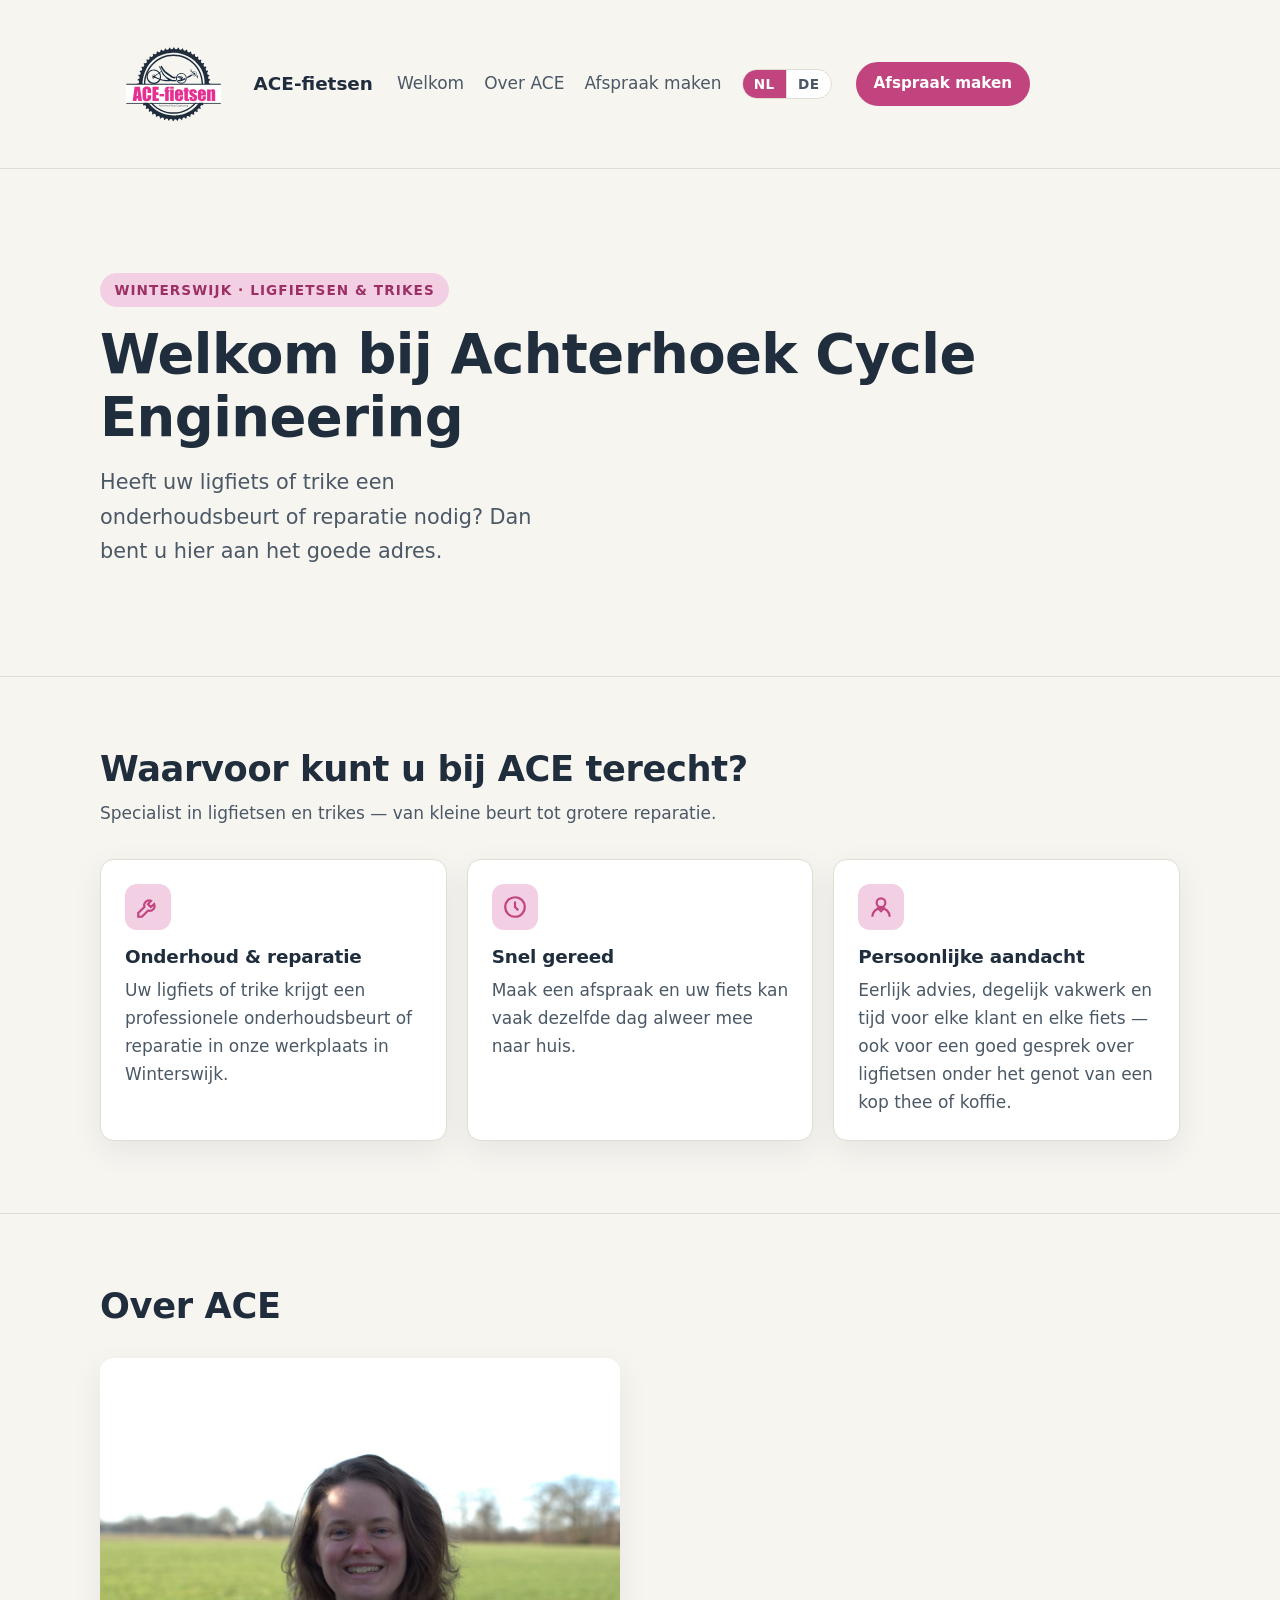
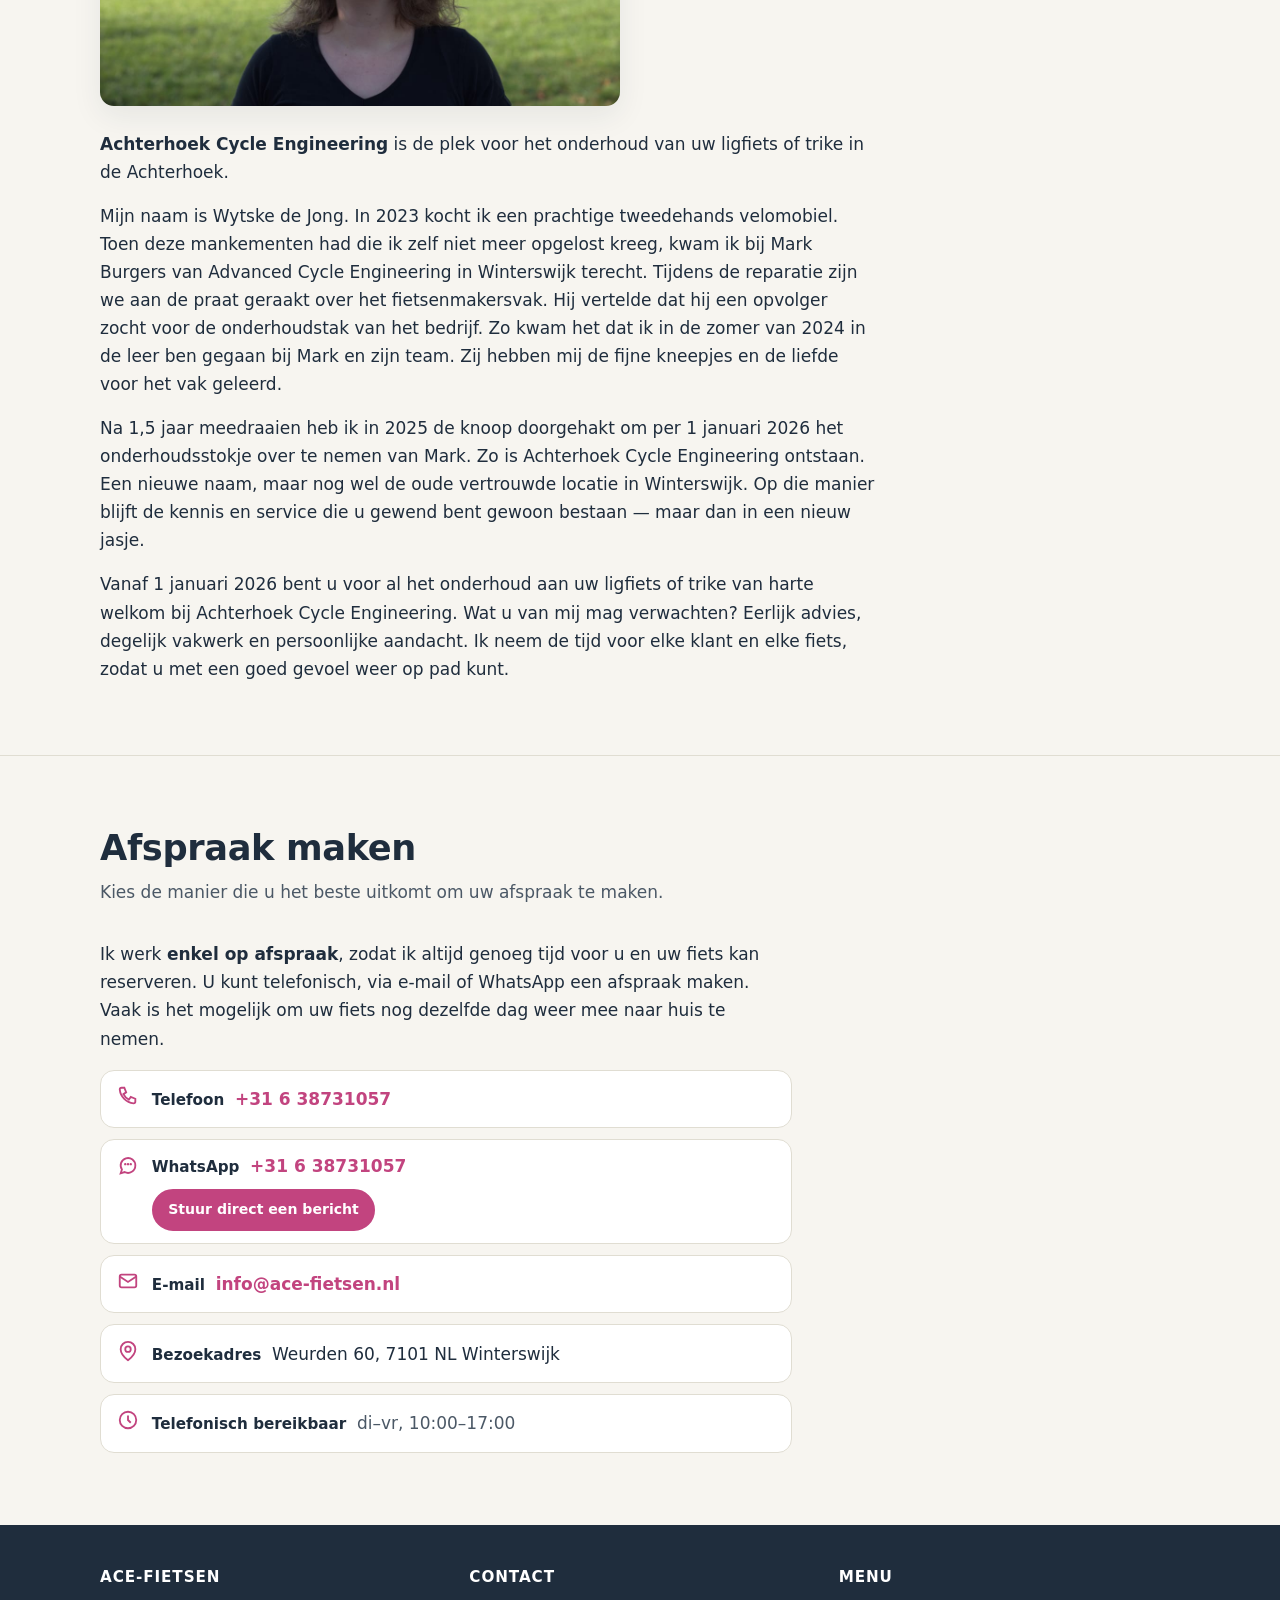
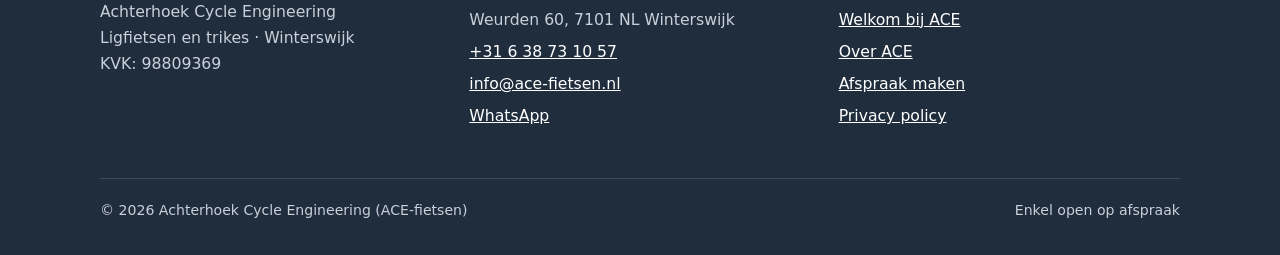
==== index.html @ 41c348de "Fix NL/DE spelling & grammar in i18n; polish theme, accessibility (scroll-padding, reduced motion), " ====
<!DOCTYPE html>
<html lang="nl">
<head>
  <meta charset="UTF-8" />
  <meta name="viewport" content="width=device-width, initial-scale=1" />
  <title>ACE-fietsen · Onderhoud &amp; reparatie van ligfietsen en trikes in Winterswijk</title>
  <meta name="description" content="Achterhoek Cycle Engineering (ACE-fietsen): onderhoud en reparatie van uw ligfiets of trike in Winterswijk. Enkel op afspraak — vaak dezelfde dag weer klaar." />
  <meta property="og:type" content="website" />
  <meta property="og:url" content="https://ace-fietsen.nl/" />
  <meta property="og:title" content="ACE-fietsen · Onderhoud &amp; reparatie van ligfietsen en trikes in Winterswijk" />
  <meta property="og:description" content="Onderhoud en reparatie van uw ligfiets of trike in Winterswijk. Enkel op afspraak — vaak dezelfde dag weer klaar." />
  <meta property="og:image" content="https://ace-fietsen.nl/pictures/og-logo.png" />
  <script>
    /* Voorkom taalflikkering: toon direct de juiste &lt;html lang&gt; voor terugkerende DE-gebruikers. */
    try { if (localStorage.getItem("ace-lang") === "de") document.documentElement.lang = "de"; } catch (e) { /* ignore */ }
  </script>
  <script type="application/ld+json">
  {
    "@context": "https://schema.org",
    "@type": "BikeStore",
    "name": "Achterhoek Cycle Engineering (ACE-fietsen)",
    "url": "https://ace-fietsen.nl/",
    "telephone": "+31638731057",
    "email": "info@ace-fietsen.nl",
    "address": {
      "@type": "PostalAddress",
      "streetAddress": "Weurden 60",
      "postalCode": "7101 NL",
      "addressLocality": "Winterswijk",
      "addressCountry": "NL"
    },
    "openingHours": "Tu-Fr 10:00-17:00"
  }
  </script>
  <link rel="stylesheet" href="css/styles.css" />
  <link rel="icon" type="image/svg+xml" href="pictures/logo_ace-fietsen.svg" />
</head>
<body data-page="index" id="top">
  <a class="skip-link" href="#inhoud" data-i18n="skip">Ga direct naar de inhoud</a>

  <header class="site-header">
    <div class="container nav">
      <a class="brand" href="#top" aria-label="ACE-fietsen — naar boven">
        <img src="pictures/logo_ace-fietsen.svg" alt="" width="144" height="144" style="object-fit:contain" />
        <span>ACE-fietsen <span class="full">&middot; Achterhoek Cycle Engineering</span></span>
      </a>

      <nav aria-label="Hoofdmenu">
        <ul>
          <li><a href="#welkom" data-i18n="nav-welkom">Welkom</a></li>
          <li><a href="#over-ace" data-i18n="nav-over">Over ACE</a></li>
          <li><a href="#afspraak" data-i18n="nav-afspraak">Afspraak maken</a></li>
          <li>
            <span class="lang" role="group" aria-label="Taal / Sprache">
              <button type="button" data-lang="nl" aria-pressed="true">NL</button><button type="button" data-lang="de" aria-pressed="false">DE</button>
            </span>
          </li>
        </ul>
      </nav>
      <a class="btn sm" href="#afspraak" data-i18n="cta">Afspraak maken</a>
    </div>
  </header>

  <main id="inhoud">
    <!-- ── Hero ── -->
    <section class="hero container" id="welkom" aria-labelledby="hero-titel">
      <div>
        <span class="eyebrow" data-i18n="eyebrow">Winterswijk &middot; ligfietsen &amp; trikes</span>
        <h1 id="hero-titel" data-i18n="h1">Welkom bij Achterhoek Cycle Engineering</h1>
        <div class="hero-lead">
          <p class="lead" data-i18n="lead">Heeft uw ligfiets of trike een onderhoudsbeurt of reparatie nodig? Dan bent u hier aan het goede adres.</p>
        </div>
      </div>
    </section>

    <!-- ── Services ── -->
    <section id="services" aria-labelledby="services-titel">
      <div class="container">
        <div class="section-head">
          <h2 id="services-titel" data-i18n="svc-title">Waarvoor kunt u bij ACE terecht?</h2>
          <p data-i18n="svc-sub">Specialist in ligfietsen en trikes &mdash; van kleine beurt tot grotere reparatie.</p>
        </div>
        <div class="cards">
          <div class="card">
            <div class="icon"><svg viewBox="0 0 24 24" fill="none" stroke="currentColor" stroke-width="2" aria-hidden="true"><path d="M14.7 6.3a4.5 4.5 0 0 0-6 5.6L3 17.6V21h3.4l5.7-5.7a4.5 4.5 0 0 0 5.6-6L14.5 12 12 9.5z"/></svg></div>
            <h3 data-i18n="card1-t">Onderhoud &amp; reparatie</h3>
            <p data-i18n="card1-p">Uw ligfiets of trike krijgt een professionele onderhoudsbeurt of reparatie in onze werkplaats in Winterswijk.</p>
          </div>
          <div class="card">
            <div class="icon"><svg viewBox="0 0 24 24" fill="none" stroke="currentColor" stroke-width="2" aria-hidden="true"><circle cx="12" cy="12" r="9"/><path d="M12 7v5l3 3"/></svg></div>
            <h3 data-i18n="card2-t">Snel gereed</h3>
            <p data-i18n="card2-p">Maak een afspraak en uw fiets kan vaak dezelfde dag alweer mee naar huis.</p>
          </div>
          <div class="card">
            <div class="icon"><svg viewBox="0 0 24 24" fill="none" stroke="currentColor" stroke-width="2" aria-hidden="true"><path d="M20 21a8 8 0 0 0-16 0"/><circle cx="12" cy="8" r="4"/><path d="m9 13 3 3 3-3" stroke-linecap="round"/></svg></div>
            <h3 data-i18n="card3-t">Persoonlijke aandacht</h3>
            <p data-i18n="card3-p">Eerlijk advies, degelijk vakwerk en tijd voor elke klant en elke fiets &mdash; ook voor een goed gesprek over ligfietsen onder het genot van een kop thee of koffie.</p>
          </div>
        </div>
      </div>
    </section>

    <!-- ── Over ACE ── -->
    <section id="over-ace" aria-labelledby="over-titel">
      <div class="container">
        <div class="section-head">
          <h2 id="over-titel" data-i18n="over-title">Over ACE</h2>
        </div>
        <div class="about">
          <img src="pictures/wytske.jpg" alt="Wytske de Jong, oprichter van Achterhoek Cycle Engineering" width="1104" style="width:100%;max-width:520px;border-radius:var(--radius);box-shadow:var(--shadow);margin-bottom:.5rem" loading="lazy" />
          <p data-i18n="about-1"><strong>Achterhoek Cycle Engineering</strong> is de plek voor het onderhoud van uw ligfiets of trike in de Achterhoek.</p>
          <p data-i18n="about-2">Mijn naam is Wytske de Jong. In 2023 kocht ik een prachtige tweedehands velomobiel. Toen deze mankementen had die ik zelf niet meer opgelost kreeg, kwam ik bij Mark Burgers van Advanced Cycle Engineering in Winterswijk terecht. Tijdens de reparatie zijn we aan de praat geraakt over het fietsenmakersvak. Hij vertelde dat hij een opvolger zocht voor de onderhoudstak van het bedrijf. Zo kwam het dat ik in de zomer van 2024 in de leer ben gegaan bij Mark en zijn team. Zij hebben mij de fijne kneepjes en de liefde voor het vak geleerd.</p>
          <p data-i18n="about-3">Na 1,5 jaar meedraaien heb ik in 2025 de knoop doorgehakt om per 1 januari 2026 het onderhoudsstokje over te nemen van Mark. Zo is Achterhoek Cycle Engineering ontstaan. Een nieuwe naam, maar nog wel de oude vertrouwde locatie in Winterswijk. Op die manier blijft de kennis en service die u gewend bent gewoon bestaan &mdash; maar dan in een nieuw jasje.</p>
          <p data-i18n="about-4">Vanaf 1 januari 2026 bent u voor al het onderhoud aan uw ligfiets of trike van harte welkom bij Achterhoek Cycle Engineering. Wat u van mij mag verwachten? Eerlijk advies, degelijk vakwerk en persoonlijke aandacht. Ik neem de tijd voor elke klant en elke fiets, zodat u met een goed gevoel weer op pad kunt.</p>
        </div>
      </div>
    </section>

    <!-- ── Afspraak maken ── -->
    <section id="afspraak" aria-labelledby="afspraak-titel">
      <div class="container">
        <div class="section-head">
          <h2 id="afspraak-titel" data-i18n="appt-title">Afspraak maken</h2>
          <p data-i18n="appt-sub">Kies de manier die u het beste uitkomt om uw afspraak te maken.</p>
        </div>

        <div class="booking">
          <div>
            <p data-i18n="book-p">Ik werk <strong>enkel op afspraak</strong>, zodat ik altijd genoeg tijd voor u en uw fiets kan reserveren. U kunt telefonisch, via e-mail of WhatsApp een afspraak maken. Vaak is het mogelijk om uw fiets nog dezelfde dag weer mee naar huis te nemen.</p>
            <ul class="contact-list">
              <li>
                <span class="icon"><svg viewBox="0 0 24 24" fill="none" stroke="currentColor" stroke-width="2" aria-hidden="true"><path d="M3 5a2 2 0 0 1 2-2h3l2 5-3 2a14 14 0 0 0 6 6l2-3 5 2v3a2 2 0 0 1-2 2A17 17 0 0 1 3 5Z"/></svg></span>
                <span><b data-i18n="c-phone">Telefoon</b> <a href="tel:+31638731057">+31 6 38731057</a></span>
              </li>
              <li>
                <span class="icon"><svg viewBox="0 0 24 24" fill="none" stroke="currentColor" stroke-width="2" aria-hidden="true"><path d="M20 11.5a8 8 0 0 1-11.7 7.1L4 20l1.4-4.2A8 8 0 1 1 20 11.5Z"/><path d="M9 10h.01M12 10h.01M15 10h.01" stroke-linecap="round" stroke-width="2.6"/></svg></span>
                <span class="wa-box">
                  <span><b data-i18n="c-wa-label">WhatsApp</b> <a href="tel:+31638731057">+31 6 38731057</a></span>
                  <a class="btn wa" href="https://wa.me/31638731057" rel="noopener" data-i18n="c-wa">Stuur direct een bericht</a>
                </span>
              </li>
              <li>
                <span class="icon"><svg viewBox="0 0 24 24" fill="none" stroke="currentColor" stroke-width="2" aria-hidden="true"><rect x="3" y="5" width="18" height="14" rx="2"/><path d="m3 7 9 6 9-6"/></svg></span>
                <span><b data-i18n="c-email">E-mail</b> <a href="mailto:info@ace-fietsen.nl">info@ace-fietsen.nl</a></span>
              </li>
              <li>
                <span class="icon"><svg viewBox="0 0 24 24" fill="none" stroke="currentColor" stroke-width="2" aria-hidden="true"><path d="M20 10c0 6-8 12-8 12S4 16 4 10a8 8 0 0 1 16 0Z"/><circle cx="12" cy="10" r="3"/></svg></span>
                <span><b data-i18n="c-addr">Bezoekadres</b> <span data-i18n="c-addr-v">Weurden 60, 7101 NL Winterswijk</span></span>
              </li>
              <li>
                <span class="icon"><svg viewBox="0 0 24 24" fill="none" stroke="currentColor" stroke-width="2" aria-hidden="true"><circle cx="12" cy="12" r="9"/><path d="M12 7v5l3 3"/></svg></span>
                <span><b data-i18n="c-hours">Telefonisch bereikbaar</b> <span class="contact-soft" data-i18n="c-hours-v">di&ndash;vr, 10:00&ndash;17:00</span></span>
              </li>
            </ul>
          </div>
        </div>
      </div>
    </section>
  </main>

  <footer class="site-footer">
    <div class="container">
      <div class="footer-grid">
        <div>
          <h4>ACE-fietsen</h4>
          <p data-i18n="ft-brand">Achterhoek Cycle Engineering<br/>Ligfietsen en trikes &middot; Winterswijk</p>
          <p>KVK: 98809369</p>
        </div>
        <div>
          <h4 data-i18n="ft-contact">Contact</h4>
          <ul>
            <li>Weurden 60, 7101 NL Winterswijk</li>
            <li><a href="tel:+31638731057">+31 6 38 73 10 57</a></li>
            <li><a href="mailto:info@ace-fietsen.nl">info@ace-fietsen.nl</a></li>
            <li><a href="https://wa.me/31638731057" rel="noopener">WhatsApp</a></li>
          </ul>
        </div>
        <div>
          <h4 data-i18n="ft-menu">Menu</h4>
          <ul>
            <li><a href="index.html#welkom" data-i18n="ft-m1">Welkom bij ACE</a></li>
            <li><a href="index.html#over-ace" data-i18n="ft-m2">Over ACE</a></li>
            <li><a href="index.html#afspraak" data-i18n="ft-m3">Afspraak maken</a></li>
            <li><a href="privacy.html" data-i18n="ft-m4">Privacy policy</a></li>
          </ul>
        </div>
      </div>
      <div class="footer-bottom">
        <span>&copy; <span id="year">2026</span> Achterhoek Cycle Engineering (ACE-fietsen)</span>
        <span data-i18n="ft-hours">Enkel open op afspraak</span>
      </div>
    </div>
  </footer>

  <script src="js/i18n.js"></script>
  <script>
    document.getElementById('year').textContent = new Date().getFullYear();
  </script>
</body>
</html>
---- css/styles.css ----
/* ── ACE-fietsen · design tokens ─────────────────────────────── */
:root {
  --ink:        #1f2d3d;   /* logo deep navy */
  --ink-soft:   #4b5866;
  --bg:         #f7f5f0;   /* warm paper */
  --card:       #ffffff;
  --accent:     #c2447f;   /* magenta */
  --accent-dk:  #9c2f63;
  --accent-lt:  #f2cfe3;
  --amber:      #c97a1e;
  --warn-bg:    #fdf3e3;
  --line:       #e0ddd2;
  --radius:     14px;
  --shadow:     0 10px 30px rgba(31, 45, 61, .08);
  --maxw:       1080px;
}

* { box-sizing: border-box; }

html { scroll-padding-top: 180px; }
@media (prefers-reduced-motion: no-preference) {
  html { scroll-behavior: smooth; }
}

body {
  margin: 0;
  font-family: "Avenir Next", "Segoe UI", system-ui, -apple-system, sans-serif;
  font-size: 1.0625rem;
  line-height: 1.65;
  color: var(--ink);
  background: var(--bg);
}

img, svg { max-width: 100%; }

h1, h2, h3 {
  line-height: 1.15;
  letter-spacing: -0.01em;
}

a { color: var(--accent); }
a:hover { color: var(--accent-dk); }

:focus-visible {
  outline: 3px solid var(--amber);
  outline-offset: 3px;
  border-radius: 4px;
}

.container {
  width: min(var(--maxw), 100% - 2.5rem);
  margin-inline: auto;
}

.skip-link {
  position: absolute;
  left: -999px;
  top: 0;
  z-index: 100;
  background: var(--ink);
  color: #fff;
  padding: .6rem 1rem;
  border-radius: 0 0 8px 0;
}
.skip-link:focus { left: 0; }

/* ── Header (sticky) ─────────────────────────────────────────── */
.site-header {
  position: sticky;
  top: 0;
  z-index: 50;
  background: rgba(247, 245, 240, .92);
  backdrop-filter: blur(8px);
  border-bottom: 1px solid var(--line);
}

.nav {
  display: flex;
  flex-wrap: wrap;
  align-items: center;
  gap: .5rem 1.5rem;
  padding: .75rem 0;
}

.brand {
  display: flex;
  align-items: center;
  gap: .6rem;
  font-weight: 700;
  font-size: 1.15rem;
  text-decoration: none;
  color: var(--ink);
}
.brand svg { width: 30px; height: 30px; flex: none; }
.brand .full { display: none; }

.nav ul {
  display: flex;
  flex-wrap: wrap;
  gap: .25rem 1.25rem;
  list-style: none;
  margin: 0;
  padding: 0;
}

.nav ul a {
  color: var(--ink-soft);
  text-decoration: none;
  font-weight: 500;
  padding: .3rem 0;
}
.nav ul a:hover { color: var(--accent); text-decoration: underline; }

/* language toggle */
.lang {
  display: inline-flex;
  align-items: center;
  border: 1px solid var(--line);
  border-radius: 999px;
  overflow: hidden;
  background: var(--card);
}
.lang button {
  appearance: none;
  border: 0;
  background: transparent;
  padding: .35rem .7rem;
  font: inherit;
  font-size: .85rem;
  font-weight: 700;
  letter-spacing: .03em;
  color: var(--ink-soft);
  cursor: pointer;
  line-height: 1.2;
}
.lang button:first-child { border-right: 1px solid var(--line); }
.lang button[aria-pressed="true"] { background: var(--accent); color: #fff; }
.lang button:hover:not([aria-pressed="true"]) { color: var(--accent); }

.btn {
  display: inline-flex;
  align-items: center;
  gap: .5rem;
  background: var(--accent);
  color: #fff;
  font-weight: 600;
  text-decoration: none;
  padding: .7rem 1.3rem;
  border-radius: 999px;
  border: 2px solid var(--accent);
  cursor: pointer;
  font-size: 1rem;
  transition: background .15s, transform .1s;
}
.btn:hover { background: var(--accent-dk); border-color: var(--accent-dk); }
.btn:active { transform: translateY(1px); }
.btn.sm { padding: .45rem 1rem; font-size: .95rem; }

/* ── Hero ────────────────────────────────────────────────────── */
.hero {
  padding: clamp(3.5rem, 9vw, 6.5rem) 0 clamp(2.5rem, 7vw, 5rem);
  display: grid;
  gap: 2rem;
  align-items: center;
}

.eyebrow {
  display: inline-block;
  font-size: .85rem;
  font-weight: 700;
  letter-spacing: .08em;
  text-transform: uppercase;
  color: var(--accent-dk);
  background: var(--accent-lt);
  padding: .35rem .9rem;
  border-radius: 999px;
  margin-bottom: 1.1rem;
}

.hero h1 {
  font-size: clamp(2.1rem, 5.2vw, 3.4rem);
  margin: 0 0 1rem;
}

.hero p.lead {
  font-size: clamp(1.1rem, 2.2vw, 1.3rem);
  color: var(--ink-soft);
  max-width: 34ch;
  margin: 0 0 1.75rem;
}

.hero-lead { margin-bottom: 1.75rem; }
.hero-lead p.lead { margin: 0; }
#afspraak .section-head { margin-bottom: 1.1rem; }

/* ── Sections ────────────────────────────────────────────────── */
section { padding: clamp(2.5rem, 6vw, 4.5rem) 0; }
section + section { border-top: 1px solid var(--line); }

.section-head { max-width: 60ch; margin-bottom: 2rem; }
.section-head h2 { font-size: clamp(1.6rem, 3.4vw, 2.2rem); margin: 0 0 .6rem; }
.section-head p { color: var(--ink-soft); margin: 0; }

/* service cards */
.cards {
  display: grid;
  gap: 1.25rem;
  grid-template-columns: repeat(auto-fit, minmax(250px, 1fr));
}

.card {
  background: var(--card);
  border: 1px solid var(--line);
  border-radius: var(--radius);
  padding: 1.5rem;
  box-shadow: var(--shadow);
}
.card .icon {
  width: 46px; height: 46px;
  display: grid; place-items: center;
  background: var(--accent-lt);
  border-radius: 12px;
  margin-bottom: 1rem;
  color: var(--accent);
}
.card .icon svg { width: 26px; height: 26px; }
.card h3 { margin: 0 0 .5rem; font-size: 1.15rem; }
.card p { margin: 0; color: var(--ink-soft); }

/* about */
.about { display: grid; gap: 1rem; max-width: 72ch; }
.about p { margin: 0; }

/* booking grid */
.booking { display: grid; gap: 1.5rem; grid-template-columns: 1fr; max-width: 64ch; }

.contact-list {
  list-style: none;
  margin: 1rem 0 0;
  padding: 0;
  display: grid;
  gap: .7rem;
}
.contact-list li {
  display: flex;
  gap: .8rem;
  align-items: center;
  background: var(--card);
  border: 1px solid var(--line);
  padding: .75rem 1rem;
  border-radius: var(--radius);
}
.contact-list .icon { color: var(--accent); flex: none; margin-top: .15rem; }
.contact-list .icon svg { width: 22px; height: 22px; }
.wa-box { display: flex; flex-direction: column; align-items: flex-start; gap: .55rem; }
.wa-box > span { display: inline; }
.contact-list li:has(> .wa-box) { align-items: flex-start; }
.contact-list b { display:inline; font-size:.95rem; color:var(--ink); font-weight:600; margin-right:.5ch; }
.contact-soft { font-weight: 400; color: var(--ink-soft); }
.contact-list a { text-decoration: none; font-weight: 600; }
.contact-list a:hover { text-decoration: underline; }
.contact-list .btn.wa {
  margin: 0;
  padding: .45rem .9rem;
  font-size: .88rem;
  font-weight: 600;
  white-space: nowrap;
  color: #fff;
  background: var(--accent);
  border-color: var(--accent);
}
.contact-list .btn.wa:hover { background: var(--accent-dk); border-color: var(--accent-dk); text-decoration: none;
}
@media (max-width: 480px) { .contact-list .btn.wa { margin-left: 0; margin-top: .4rem; } }

/* footer */
.site-footer {
  background: var(--ink);
  color: #c8d0da;
  padding: 2.5rem 0 2rem;
}
.site-footer a { color: #fff; }
.footer-grid {
  display: grid;
  gap: 1.75rem;
  grid-template-columns: repeat(auto-fit, minmax(220px, 1fr));
}
.site-footer h4 {
  color: #fff;
  font-size: .95rem;
  letter-spacing: .06em;
  text-transform: uppercase;
  margin: 0 0 .6rem;
}
.site-footer p, .site-footer li { margin: 0; font-size: .98rem; }
.site-footer ul { list-style: none; padding: 0; display: grid; gap: .4rem; }
.footer-bottom {
  margin-top: 2rem;
  padding-top: 1.25rem;
  border-top: 1px solid #3a4a5c;
  font-size: .88rem;
  display: flex;
  flex-wrap: wrap;
  gap: .5rem 1.5rem;
  justify-content: space-between;
}

/* ── Privacy page ────────────────────────────────────────────── */
.prose { max-width: 72ch; }
.prose h2 { font-size: 1.35rem; margin-top: 2.2rem; }
.prose ul { padding-left: 1.25rem; }
.page-hero { padding-top: clamp(2.5rem, 6vw, 4rem); }

/* ── Mobile ──────────────────────────────────────────────────── */
@media (max-width: 640px) {
  body { font-size: 1rem; }

  .site-header { top: 0; }
  .nav {
    flex-wrap: wrap;
    gap: .5rem 1rem;
    padding: .6rem 0;
    row-gap: .15rem;
    justify-content: space-between;
  }
  .brand { font-size: 1.05rem; }
  .brand img { width: 120px; height: 120px; }
  .nav ul { flex: 1 1 100%; justify-content: space-between; gap: .1rem .9rem; order: 3; }
  .nav .btn { margin-left: auto; }

  .hero { padding-top: 2.5rem; }

  .card { padding: 1.15rem; }
  .section-head { margin-bottom: 1.5rem; }

  .contact-list li { flex-direction: row; padding: .8rem .9rem; gap: .7rem; }
  .contact-list span:last-child { min-width: 0; }

  .footer-grid { grid-template-columns: 1fr; gap: 1.5rem; }
  .footer-bottom { flex-direction: column; align-items: flex-start; gap: .35rem; }
}

@media (max-width: 380px) {
  .nav .btn.sm { padding: .4rem .8rem; font-size: .85rem; }
}
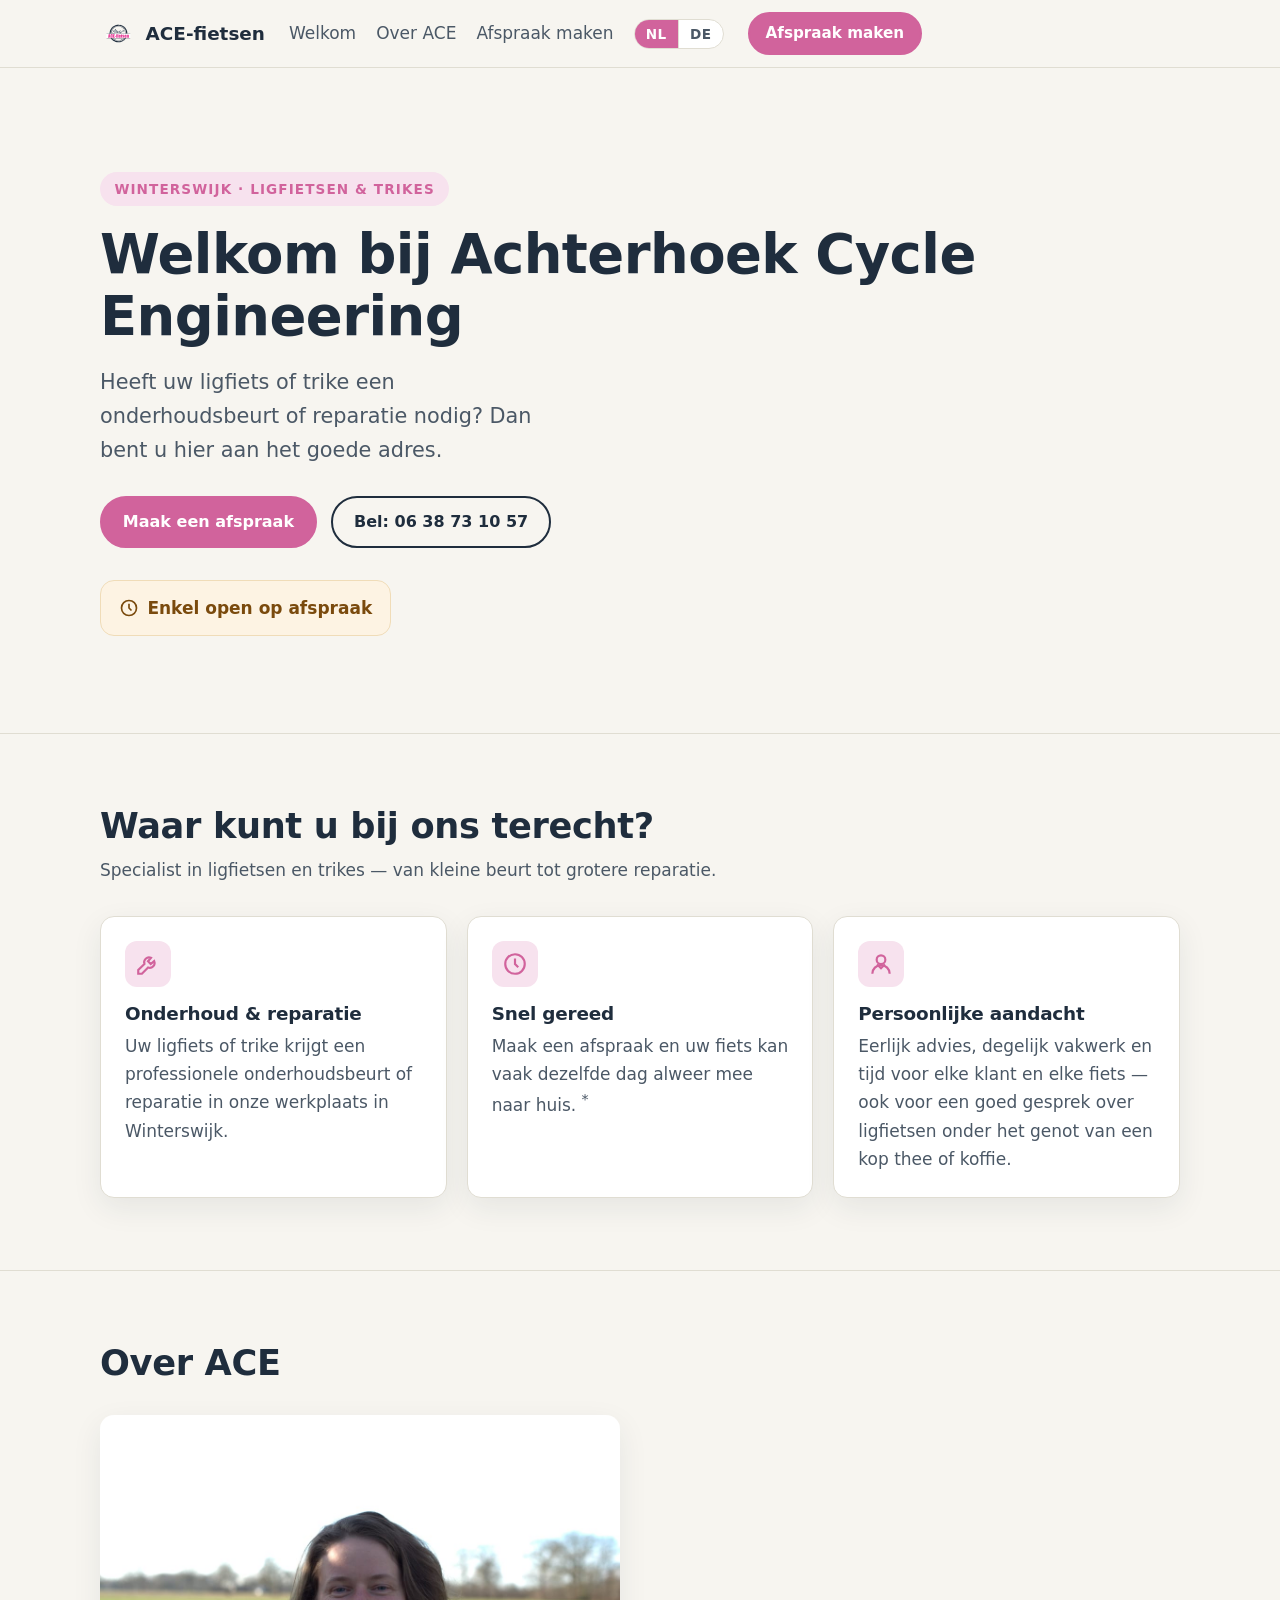
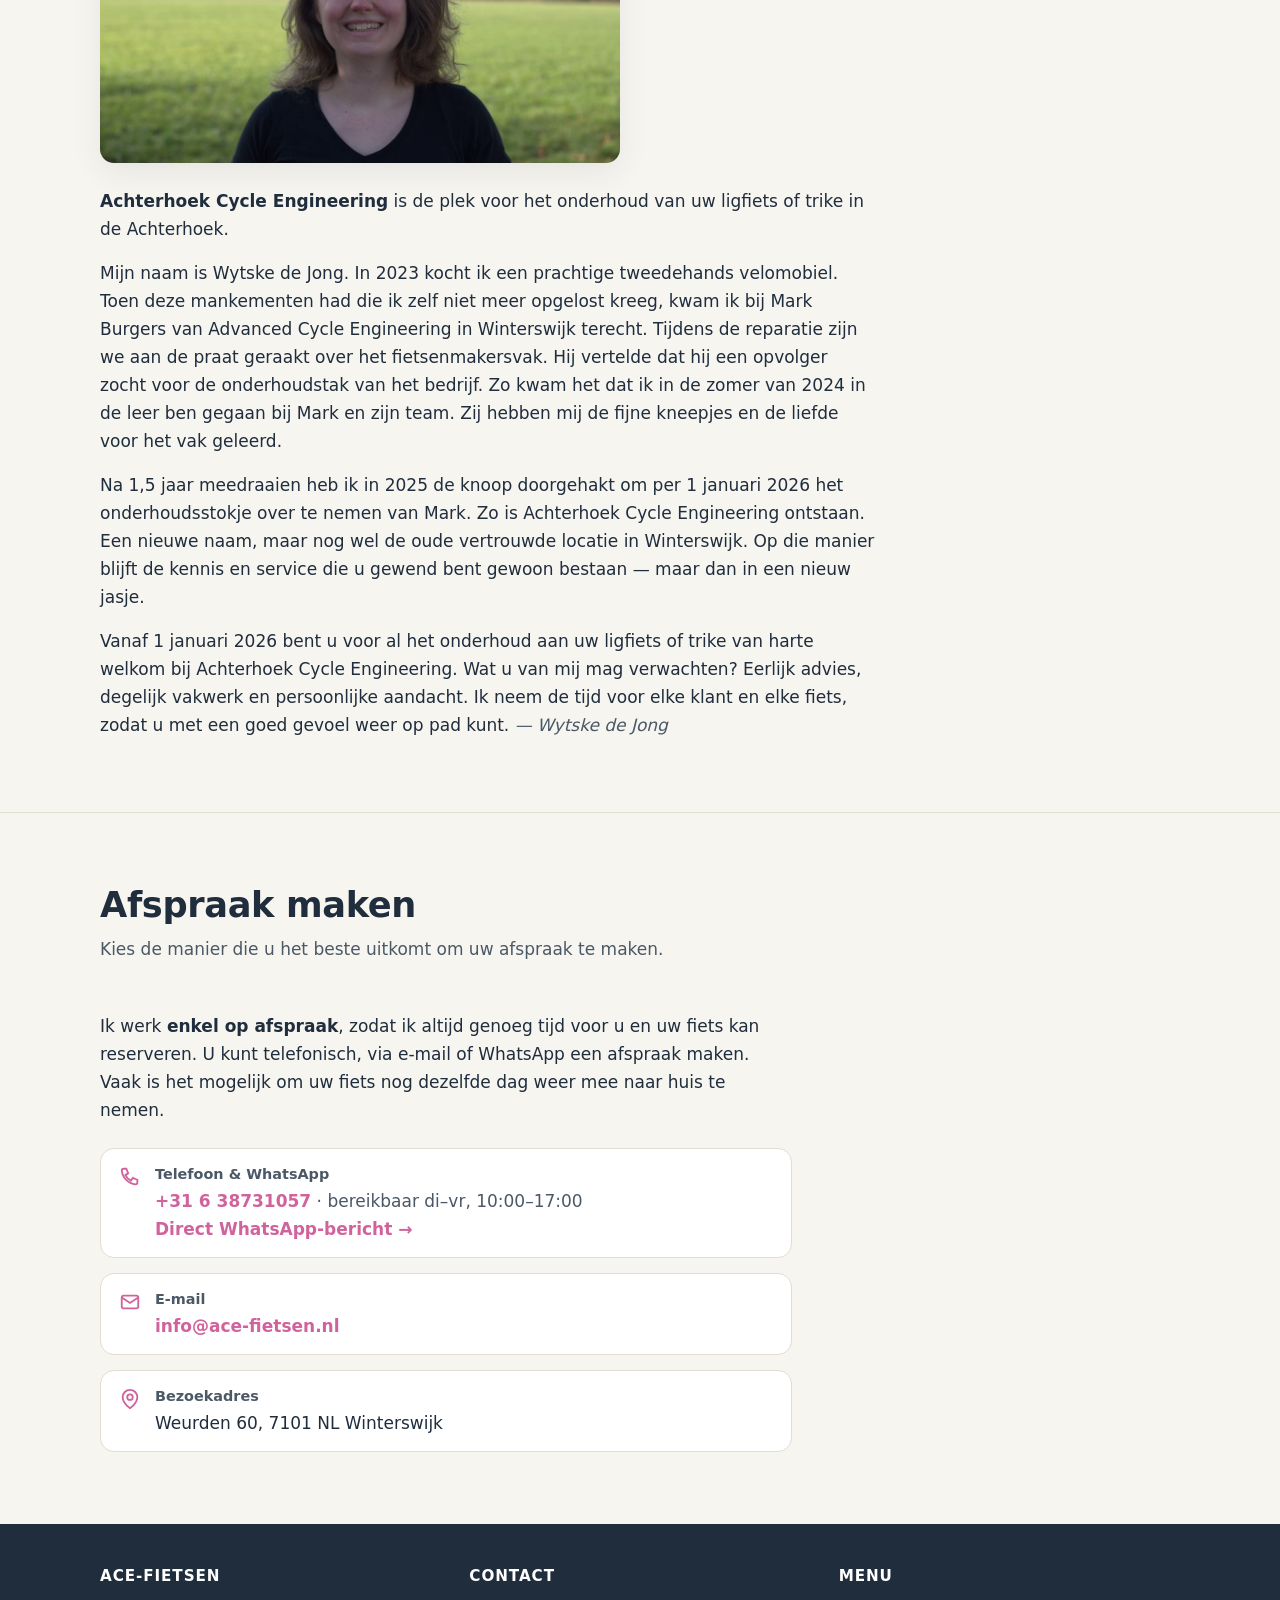
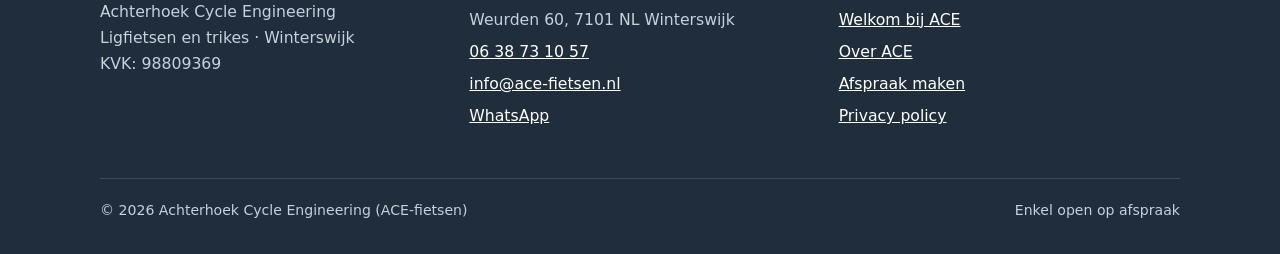
==== commit 28ba1f38: "Soften pink, shorten opening note, remove KVK from booking, mobile layout, add NL/DE language switch" ====
--- a/index.html
+++ b/index.html
@@ -5,46 +5,18 @@
   <meta name="viewport" content="width=device-width, initial-scale=1" />
   <title>ACE-fietsen · Onderhoud &amp; reparatie van ligfietsen en trikes in Winterswijk</title>
   <meta name="description" content="Achterhoek Cycle Engineering (ACE-fietsen): onderhoud en reparatie van uw ligfiets of trike in Winterswijk. Enkel op afspraak — vaak dezelfde dag weer klaar." />
-  <meta property="og:type" content="website" />
-  <meta property="og:url" content="https://ace-fietsen.nl/" />
-  <meta property="og:title" content="ACE-fietsen · Onderhoud &amp; reparatie van ligfietsen en trikes in Winterswijk" />
-  <meta property="og:description" content="Onderhoud en reparatie van uw ligfiets of trike in Winterswijk. Enkel op afspraak — vaak dezelfde dag weer klaar." />
-  <meta property="og:image" content="https://ace-fietsen.nl/pictures/og-logo.png" />
-  <script>
-    /* Voorkom taalflikkering: toon direct de juiste &lt;html lang&gt; voor terugkerende DE-gebruikers. */
-    try { if (localStorage.getItem("ace-lang") === "de") document.documentElement.lang = "de"; } catch (e) { /* ignore */ }
-  </script>
-  <script type="application/ld+json">
-  {
-    "@context": "https://schema.org",
-    "@type": "BikeStore",
-    "name": "Achterhoek Cycle Engineering (ACE-fietsen)",
-    "url": "https://ace-fietsen.nl/",
-    "telephone": "+31638731057",
-    "email": "info@ace-fietsen.nl",
-    "address": {
-      "@type": "PostalAddress",
-      "streetAddress": "Weurden 60",
-      "postalCode": "7101 NL",
-      "addressLocality": "Winterswijk",
-      "addressCountry": "NL"
-    },
-    "openingHours": "Tu-Fr 10:00-17:00"
-  }
-  </script>
   <link rel="stylesheet" href="css/styles.css" />
   <link rel="icon" type="image/svg+xml" href="pictures/logo_ace-fietsen.svg" />
 </head>
-<body data-page="index" id="top">
+<body data-page="index">
   <a class="skip-link" href="#inhoud" data-i18n="skip">Ga direct naar de inhoud</a>
 
   <header class="site-header">
     <div class="container nav">
       <a class="brand" href="#top" aria-label="ACE-fietsen — naar boven">
-        <img src="pictures/logo_ace-fietsen.svg" alt="" width="144" height="144" style="object-fit:contain" />
+        <img src="pictures/logo_ace-fietsen.svg" alt="" width="36" height="36" style="object-fit:contain" />
         <span>ACE-fietsen <span class="full">&middot; Achterhoek Cycle Engineering</span></span>
       </a>
-
       <nav aria-label="Hoofdmenu">
         <ul>
           <li><a href="#welkom" data-i18n="nav-welkom">Welkom</a></li>
@@ -63,13 +35,19 @@
 
   <main id="inhoud">
     <!-- ── Hero ── -->
-    <section class="hero container" id="welkom" aria-labelledby="hero-titel">
+    <section class="hero container" id="welkom" aria-labelledby="hero-titel" style="border-top:0">
       <div>
         <span class="eyebrow" data-i18n="eyebrow">Winterswijk &middot; ligfietsen &amp; trikes</span>
         <h1 id="hero-titel" data-i18n="h1">Welkom bij Achterhoek Cycle Engineering</h1>
-        <div class="hero-lead">
-          <p class="lead" data-i18n="lead">Heeft uw ligfiets of trike een onderhoudsbeurt of reparatie nodig? Dan bent u hier aan het goede adres.</p>
+        <p class="lead" data-i18n="lead">Heeft uw ligfiets of trike een onderhoudsbeurt of reparatie nodig? Dan bent u hier aan het goede adres.</p>
+        <div class="actions">
+          <a class="btn" href="#afspraak" data-i18n="btn-afspraak">Maak een afspraak</a>
+          <a class="btn ghost" href="tel:+31638731057" data-i18n="btn-bel">Bel: 06 38 73 10 57</a>
         </div>
+        <p class="hours-note">
+          <svg width="20" height="20" viewBox="0 0 24 24" fill="none" stroke="currentColor" stroke-width="2" aria-hidden="true"><circle cx="12" cy="12" r="9"/><path d="M12 7v5l3 3"/></svg>
+          <span data-i18n="hours">Enkel open op afspraak</span>
+        </p>
       </div>
     </section>
 
@@ -77,7 +55,7 @@
     <section id="services" aria-labelledby="services-titel">
       <div class="container">
         <div class="section-head">
-          <h2 id="services-titel" data-i18n="svc-title">Waarvoor kunt u bij ACE terecht?</h2>
+          <h2 id="services-titel" data-i18n="svc-title">Waar kunt u bij ons terecht?</h2>
           <p data-i18n="svc-sub">Specialist in ligfietsen en trikes &mdash; van kleine beurt tot grotere reparatie.</p>
         </div>
         <div class="cards">
@@ -89,7 +67,7 @@
           <div class="card">
             <div class="icon"><svg viewBox="0 0 24 24" fill="none" stroke="currentColor" stroke-width="2" aria-hidden="true"><circle cx="12" cy="12" r="9"/><path d="M12 7v5l3 3"/></svg></div>
             <h3 data-i18n="card2-t">Snel gereed</h3>
-            <p data-i18n="card2-p">Maak een afspraak en uw fiets kan vaak dezelfde dag alweer mee naar huis.</p>
+            <p data-i18n="card2-p">Maak een afspraak en uw fiets kan vaak dezelfde dag alweer mee naar huis.&nbsp;<sup>*</sup></p>
           </div>
           <div class="card">
             <div class="icon"><svg viewBox="0 0 24 24" fill="none" stroke="currentColor" stroke-width="2" aria-hidden="true"><path d="M20 21a8 8 0 0 0-16 0"/><circle cx="12" cy="8" r="4"/><path d="m9 13 3 3 3-3" stroke-linecap="round"/></svg></div>
@@ -107,11 +85,11 @@
           <h2 id="over-titel" data-i18n="over-title">Over ACE</h2>
         </div>
         <div class="about">
-          <img src="pictures/wytske.jpg" alt="Wytske de Jong, oprichter van Achterhoek Cycle Engineering" width="1104" style="width:100%;max-width:520px;border-radius:var(--radius);box-shadow:var(--shadow);margin-bottom:.5rem" loading="lazy" />
+          <img src="pictures/wytske.jpg" alt="Wytske de Jong, oprichter van Achterhoek Cycle Engineering" style="width:100%;max-width:520px;border-radius:var(--radius);box-shadow:var(--shadow);margin-bottom:.5rem" loading="lazy" />
           <p data-i18n="about-1"><strong>Achterhoek Cycle Engineering</strong> is de plek voor het onderhoud van uw ligfiets of trike in de Achterhoek.</p>
           <p data-i18n="about-2">Mijn naam is Wytske de Jong. In 2023 kocht ik een prachtige tweedehands velomobiel. Toen deze mankementen had die ik zelf niet meer opgelost kreeg, kwam ik bij Mark Burgers van Advanced Cycle Engineering in Winterswijk terecht. Tijdens de reparatie zijn we aan de praat geraakt over het fietsenmakersvak. Hij vertelde dat hij een opvolger zocht voor de onderhoudstak van het bedrijf. Zo kwam het dat ik in de zomer van 2024 in de leer ben gegaan bij Mark en zijn team. Zij hebben mij de fijne kneepjes en de liefde voor het vak geleerd.</p>
           <p data-i18n="about-3">Na 1,5 jaar meedraaien heb ik in 2025 de knoop doorgehakt om per 1 januari 2026 het onderhoudsstokje over te nemen van Mark. Zo is Achterhoek Cycle Engineering ontstaan. Een nieuwe naam, maar nog wel de oude vertrouwde locatie in Winterswijk. Op die manier blijft de kennis en service die u gewend bent gewoon bestaan &mdash; maar dan in een nieuw jasje.</p>
-          <p data-i18n="about-4">Vanaf 1 januari 2026 bent u voor al het onderhoud aan uw ligfiets of trike van harte welkom bij Achterhoek Cycle Engineering. Wat u van mij mag verwachten? Eerlijk advies, degelijk vakwerk en persoonlijke aandacht. Ik neem de tijd voor elke klant en elke fiets, zodat u met een goed gevoel weer op pad kunt.</p>
+          <p data-i18n="about-4">Vanaf 1 januari 2026 bent u voor al het onderhoud aan uw ligfiets of trike van harte welkom bij Achterhoek Cycle Engineering. Wat u van mij mag verwachten? Eerlijk advies, degelijk vakwerk en persoonlijke aandacht. Ik neem de tijd voor elke klant en elke fiets, zodat u met een goed gevoel weer op pad kunt. <span class="sig">&mdash; Wytske de Jong</span></p>
         </div>
       </div>
     </section>
@@ -130,26 +108,15 @@
             <ul class="contact-list">
               <li>
                 <span class="icon"><svg viewBox="0 0 24 24" fill="none" stroke="currentColor" stroke-width="2" aria-hidden="true"><path d="M3 5a2 2 0 0 1 2-2h3l2 5-3 2a14 14 0 0 0 6 6l2-3 5 2v3a2 2 0 0 1-2 2A17 17 0 0 1 3 5Z"/></svg></span>
-                <span><b data-i18n="c-phone">Telefoon</b> <a href="tel:+31638731057">+31 6 38731057</a></span>
-              </li>
-              <li>
-                <span class="icon"><svg viewBox="0 0 24 24" fill="none" stroke="currentColor" stroke-width="2" aria-hidden="true"><path d="M20 11.5a8 8 0 0 1-11.7 7.1L4 20l1.4-4.2A8 8 0 1 1 20 11.5Z"/><path d="M9 10h.01M12 10h.01M15 10h.01" stroke-linecap="round" stroke-width="2.6"/></svg></span>
-                <span class="wa-box">
-                  <span><b data-i18n="c-wa-label">WhatsApp</b> <a href="tel:+31638731057">+31 6 38731057</a></span>
-                  <a class="btn wa" href="https://wa.me/31638731057" rel="noopener" data-i18n="c-wa">Stuur direct een bericht</a>
-                </span>
+                <span><b data-i18n="c-phone">Telefoon &amp; WhatsApp</b><a href="tel:+31638731057">+31 6 38731057</a> <span class="contact-soft" data-i18n="c-phone-note">&middot; bereikbaar di&ndash;vr, 10:00&ndash;17:00</span><br/><a class="wa" href="https://wa.me/31638731057" rel="noopener" data-i18n="c-wa">Direct WhatsApp-bericht &rarr;</a></span>
               </li>
               <li>
                 <span class="icon"><svg viewBox="0 0 24 24" fill="none" stroke="currentColor" stroke-width="2" aria-hidden="true"><rect x="3" y="5" width="18" height="14" rx="2"/><path d="m3 7 9 6 9-6"/></svg></span>
-                <span><b data-i18n="c-email">E-mail</b> <a href="mailto:info@ace-fietsen.nl">info@ace-fietsen.nl</a></span>
+                <span><b data-i18n="c-email">E-mail</b><a href="mailto:info@ace-fietsen.nl">info@ace-fietsen.nl</a></span>
               </li>
               <li>
                 <span class="icon"><svg viewBox="0 0 24 24" fill="none" stroke="currentColor" stroke-width="2" aria-hidden="true"><path d="M20 10c0 6-8 12-8 12S4 16 4 10a8 8 0 0 1 16 0Z"/><circle cx="12" cy="10" r="3"/></svg></span>
-                <span><b data-i18n="c-addr">Bezoekadres</b> <span data-i18n="c-addr-v">Weurden 60, 7101 NL Winterswijk</span></span>
-              </li>
-              <li>
-                <span class="icon"><svg viewBox="0 0 24 24" fill="none" stroke="currentColor" stroke-width="2" aria-hidden="true"><circle cx="12" cy="12" r="9"/><path d="M12 7v5l3 3"/></svg></span>
-                <span><b data-i18n="c-hours">Telefonisch bereikbaar</b> <span class="contact-soft" data-i18n="c-hours-v">di&ndash;vr, 10:00&ndash;17:00</span></span>
+                <span><b data-i18n="c-addr">Bezoekadres</b><span data-i18n="c-addr-v">Weurden 60, 7101 NL Winterswijk</span></span>
               </li>
             </ul>
           </div>
@@ -170,7 +137,7 @@
           <h4 data-i18n="ft-contact">Contact</h4>
           <ul>
             <li>Weurden 60, 7101 NL Winterswijk</li>
-            <li><a href="tel:+31638731057">+31 6 38 73 10 57</a></li>
+            <li><a href="tel:+31638731057">06 38 73 10 57</a></li>
             <li><a href="mailto:info@ace-fietsen.nl">info@ace-fietsen.nl</a></li>
             <li><a href="https://wa.me/31638731057" rel="noopener">WhatsApp</a></li>
           </ul>
--- a/css/styles.css
+++ b/css/styles.css
@@ -4,9 +4,9 @@
   --ink-soft:   #4b5866;
   --bg:         #f7f5f0;   /* warm paper */
   --card:       #ffffff;
-  --accent:     #c2447f;   /* magenta */
-  --accent-dk:  #9c2f63;
-  --accent-lt:  #f2cfe3;
+  --accent:     #d1639c;   /* softer magenta */
+  --accent-dk:  #a93f7d;
+  --accent-lt:  #f7e2ee;
   --amber:      #c97a1e;
   --warn-bg:    #fdf3e3;
   --line:       #e0ddd2;
@@ -17,10 +17,7 @@
 
 * { box-sizing: border-box; }
 
-html { scroll-padding-top: 180px; }
-@media (prefers-reduced-motion: no-preference) {
-  html { scroll-behavior: smooth; }
-}
+html { scroll-behavior: smooth; }
 
 body {
   margin: 0;
@@ -142,7 +139,7 @@
   align-items: center;
   gap: .5rem;
   background: var(--accent);
-  color: #fff;
+  color: #fff !important;
   font-weight: 600;
   text-decoration: none;
   padding: .7rem 1.3rem;
@@ -154,6 +151,12 @@
 }
 .btn:hover { background: var(--accent-dk); border-color: var(--accent-dk); }
 .btn:active { transform: translateY(1px); }
+.btn.ghost {
+  background: transparent;
+  color: var(--ink) !important;
+  border-color: var(--ink);
+}
+.btn.ghost:hover { background: var(--ink); color: #fff !important; }
 .btn.sm { padding: .45rem 1rem; font-size: .95rem; }
 
 /* ── Hero ────────────────────────────────────────────────────── */
@@ -170,7 +173,7 @@
   font-weight: 700;
   letter-spacing: .08em;
   text-transform: uppercase;
-  color: var(--accent-dk);
+  color: var(--accent);
   background: var(--accent-lt);
   padding: .35rem .9rem;
   border-radius: 999px;
@@ -189,9 +192,22 @@
   margin: 0 0 1.75rem;
 }
 
-.hero-lead { margin-bottom: 1.75rem; }
-.hero-lead p.lead { margin: 0; }
-#afspraak .section-head { margin-bottom: 1.1rem; }
+.hero .actions { display: flex; flex-wrap: wrap; gap: .9rem; }
+
+.hours-note {
+  margin-top: 2rem;
+  background: var(--warn-bg);
+  border: 1px solid #f0dcb8;
+  color: #7a4a0d;
+  font-weight: 600;
+  padding: .8rem 1.1rem;
+  border-radius: var(--radius);
+  display: inline-flex;
+  align-items: center;
+  gap: .55rem;
+  max-width: 100%;
+}
+.hours-note svg { flex: none; }
 
 /* ── Sections ────────────────────────────────────────────────── */
 section { padding: clamp(2.5rem, 6vw, 4.5rem) 0; }
@@ -230,48 +246,34 @@
 /* about */
 .about { display: grid; gap: 1rem; max-width: 72ch; }
 .about p { margin: 0; }
+.about p.lead { font-size: 1.15rem; color: var(--ink); }
+.sig { color: var(--ink-soft); font-style: italic; }
 
 /* booking grid */
 .booking { display: grid; gap: 1.5rem; grid-template-columns: 1fr; max-width: 64ch; }
 
 .contact-list {
   list-style: none;
-  margin: 1rem 0 0;
+  margin: 1.5rem 0 0;
   padding: 0;
   display: grid;
-  gap: .7rem;
+  gap: .9rem;
 }
 .contact-list li {
   display: flex;
-  gap: .8rem;
-  align-items: center;
+  gap: .9rem;
+  align-items: flex-start;
   background: var(--card);
   border: 1px solid var(--line);
-  padding: .75rem 1rem;
+  padding: .9rem 1.1rem;
   border-radius: var(--radius);
 }
 .contact-list .icon { color: var(--accent); flex: none; margin-top: .15rem; }
 .contact-list .icon svg { width: 22px; height: 22px; }
-.wa-box { display: flex; flex-direction: column; align-items: flex-start; gap: .55rem; }
-.wa-box > span { display: inline; }
-.contact-list li:has(> .wa-box) { align-items: flex-start; }
-.contact-list b { display:inline; font-size:.95rem; color:var(--ink); font-weight:600; margin-right:.5ch; }
+.contact-list b { display: block; font-size: .9rem; color: var(--ink-soft); font-weight: 600; }
 .contact-soft { font-weight: 400; color: var(--ink-soft); }
 .contact-list a { text-decoration: none; font-weight: 600; }
 .contact-list a:hover { text-decoration: underline; }
-.contact-list .btn.wa {
-  margin: 0;
-  padding: .45rem .9rem;
-  font-size: .88rem;
-  font-weight: 600;
-  white-space: nowrap;
-  color: #fff;
-  background: var(--accent);
-  border-color: var(--accent);
-}
-.contact-list .btn.wa:hover { background: var(--accent-dk); border-color: var(--accent-dk); text-decoration: none;
-}
-@media (max-width: 480px) { .contact-list .btn.wa { margin-left: 0; margin-top: .4rem; } }
 
 /* footer */
 .site-footer {
@@ -324,11 +326,14 @@
     justify-content: space-between;
   }
   .brand { font-size: 1.05rem; }
-  .brand img { width: 120px; height: 120px; }
+  .brand img { width: 30px; height: 30px; }
   .nav ul { flex: 1 1 100%; justify-content: space-between; gap: .1rem .9rem; order: 3; }
   .nav .btn { margin-left: auto; }
 
   .hero { padding-top: 2.5rem; }
+  .hero .actions { flex-direction: column; align-items: stretch; }
+  .hero .actions .btn { justify-content: center; }
+  .hours-note { white-space: normal; }
 
   .card { padding: 1.15rem; }
   .section-head { margin-bottom: 1.5rem; }
@@ -342,4 +347,5 @@
 
 @media (max-width: 380px) {
   .nav .btn.sm { padding: .4rem .8rem; font-size: .85rem; }
-}
+  .hero .actions .btn { padding: .65rem 1rem; font-size: .95rem; }
+}
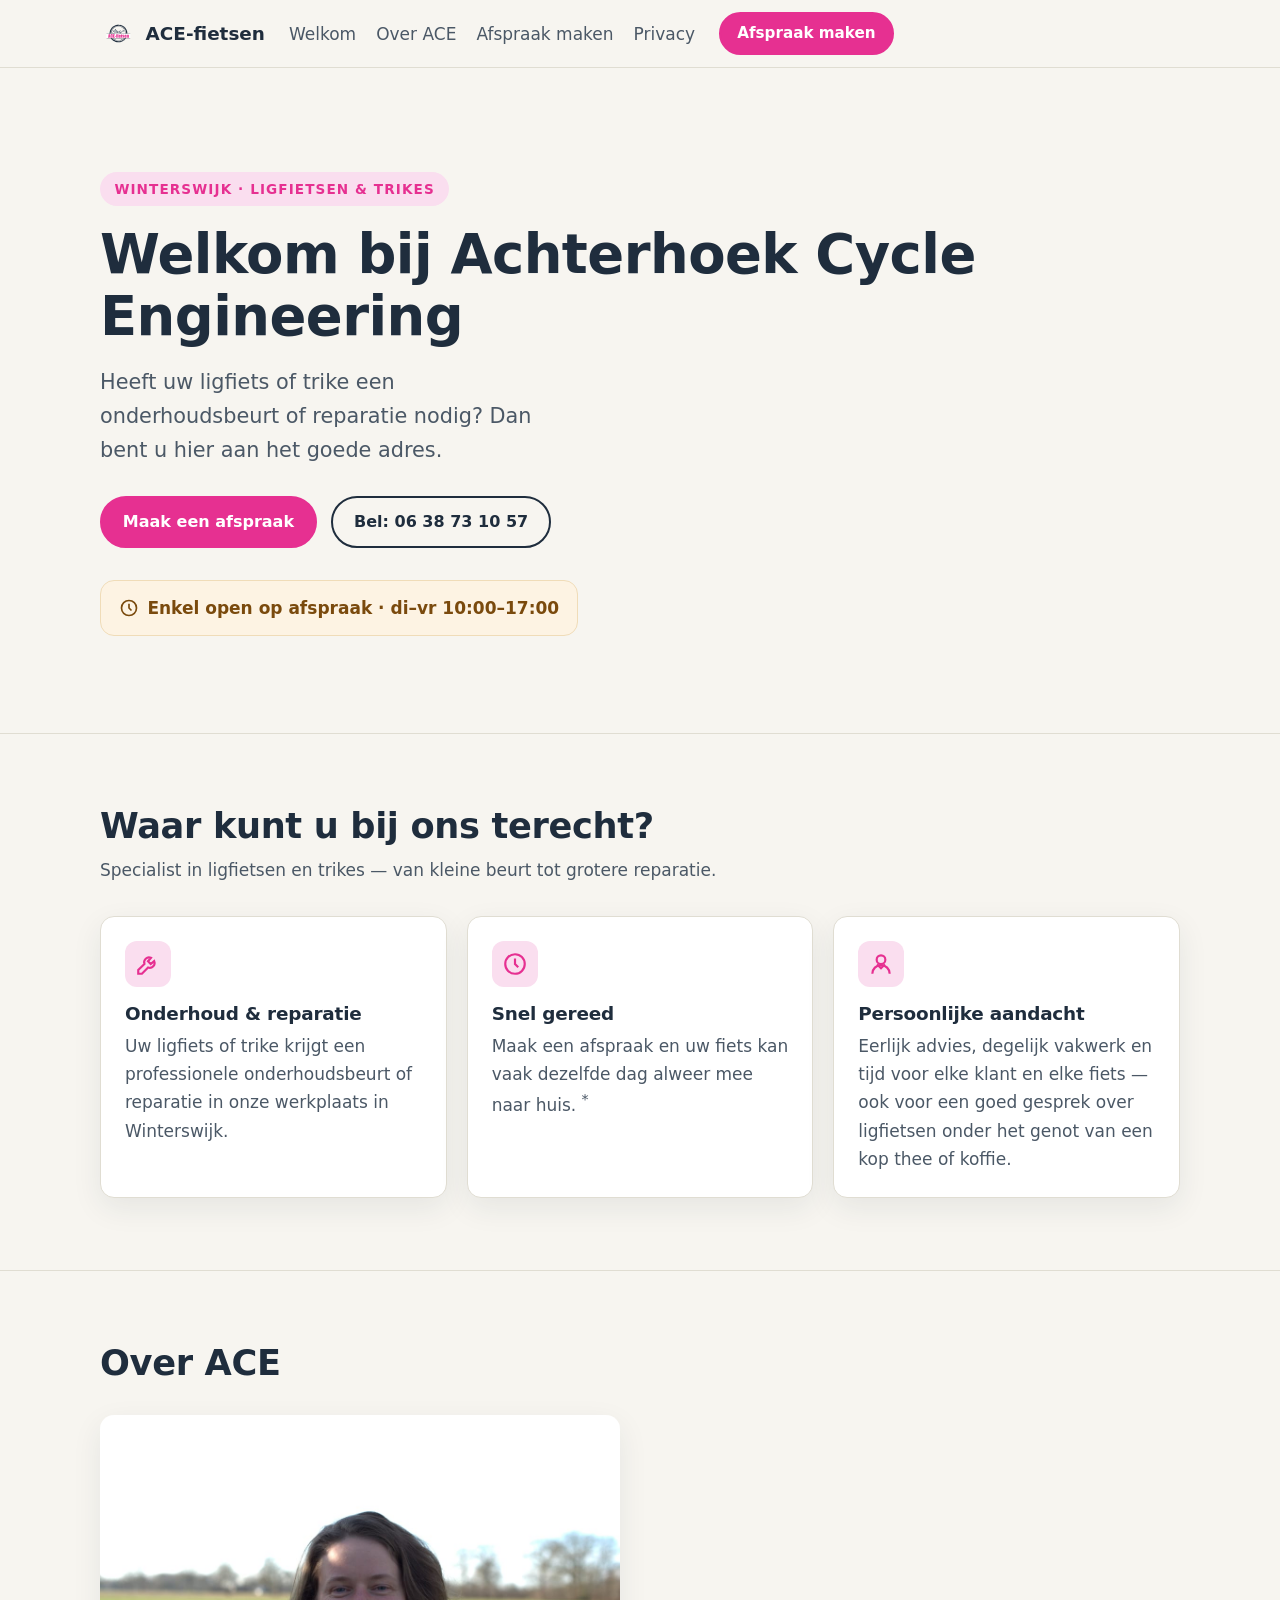
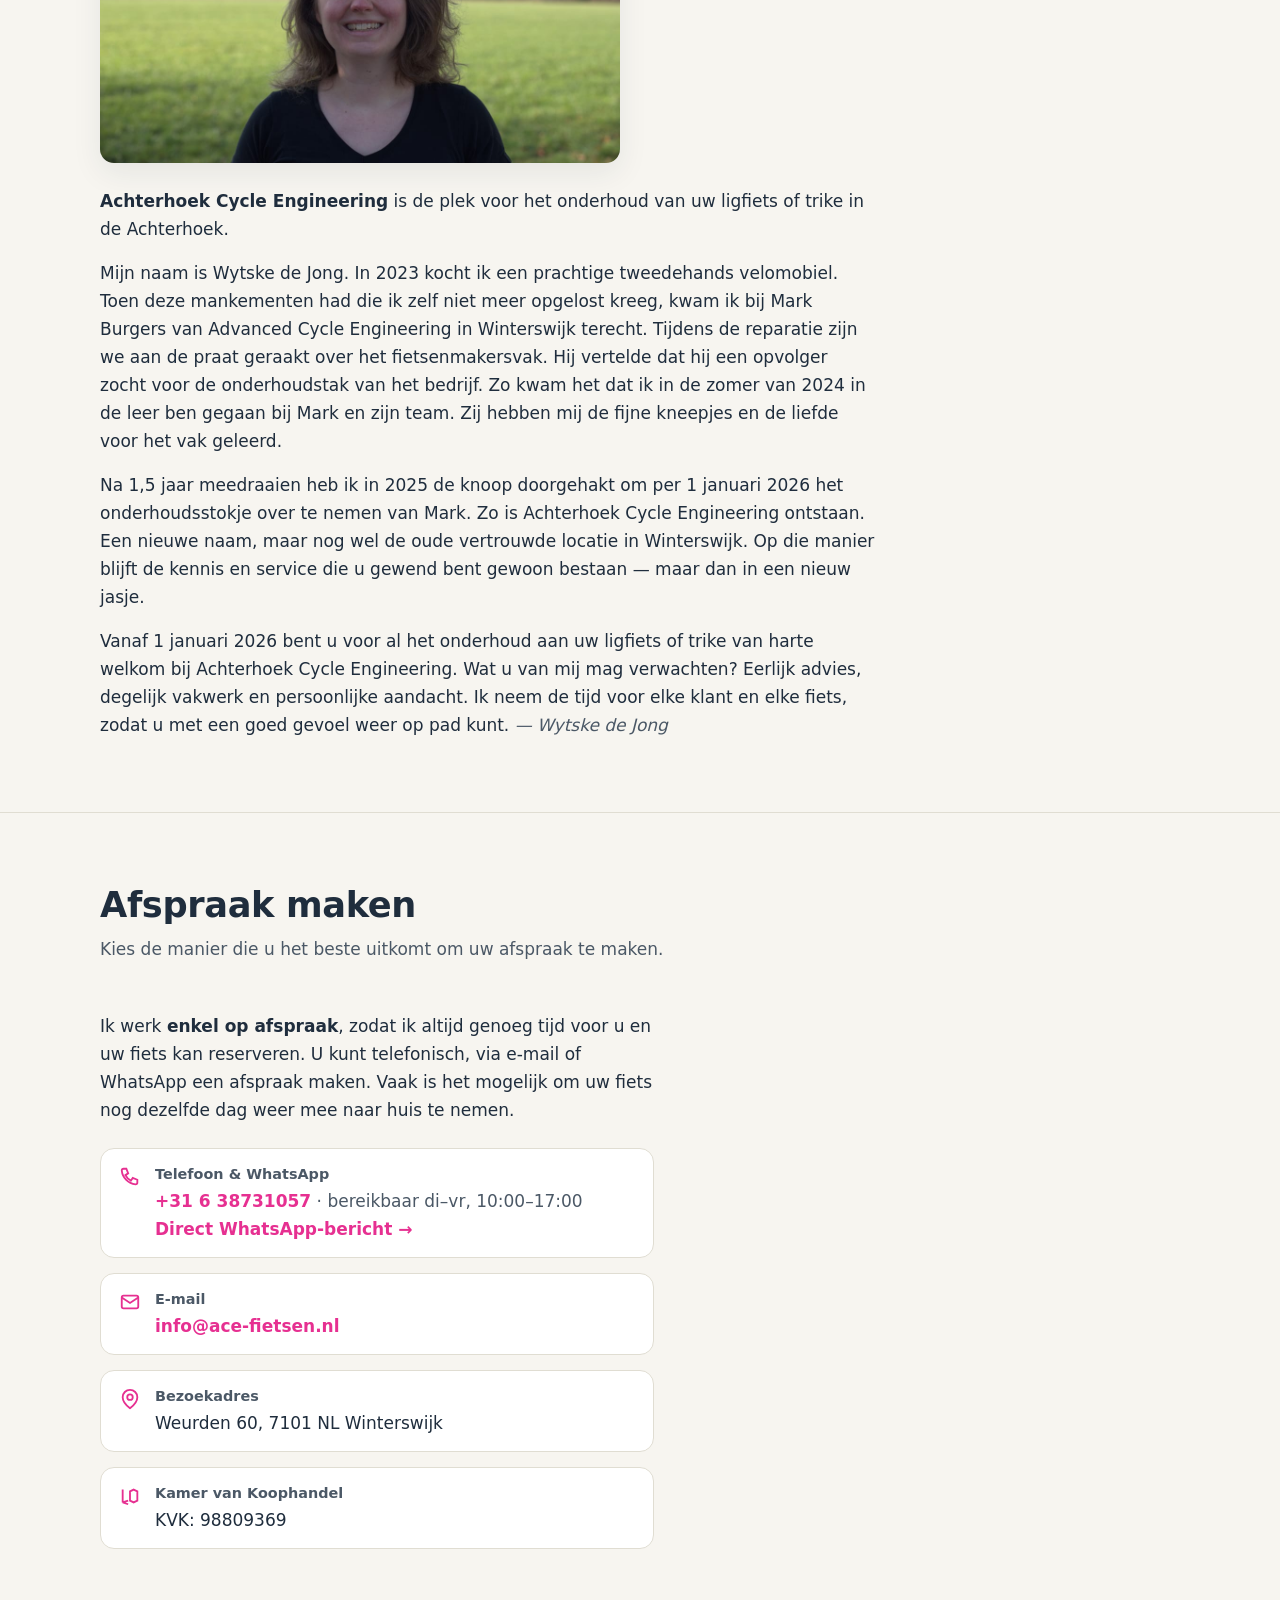
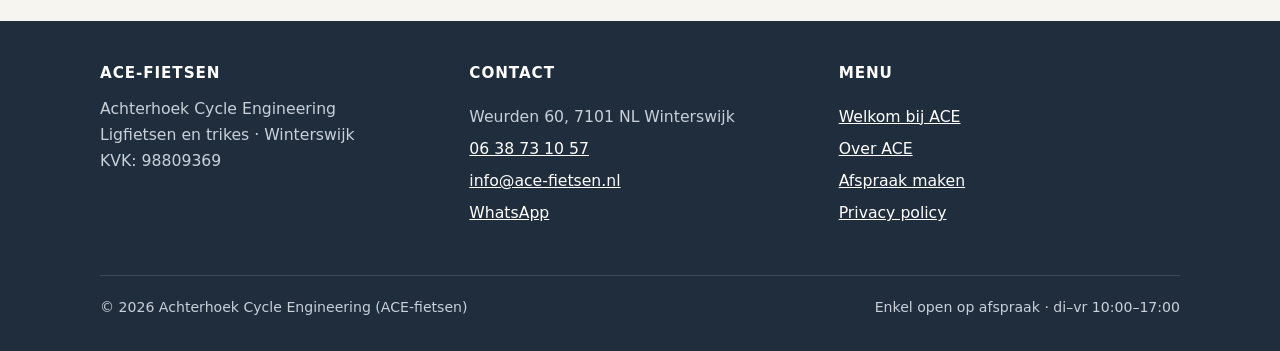
==== commit 67b5e1a4: "Replace green theme with logo colors, remove hero bike illustration and contact form" ====
--- a/index.html
+++ b/index.html
@@ -8,8 +8,8 @@
   <link rel="stylesheet" href="css/styles.css" />
   <link rel="icon" type="image/svg+xml" href="pictures/logo_ace-fietsen.svg" />
 </head>
-<body data-page="index">
-  <a class="skip-link" href="#inhoud" data-i18n="skip">Ga direct naar de inhoud</a>
+<body>
+  <a class="skip-link" href="#inhoud">Ga direct naar de inhoud</a>
 
   <header class="site-header">
     <div class="container nav">
@@ -19,17 +19,13 @@
       </a>
       <nav aria-label="Hoofdmenu">
         <ul>
-          <li><a href="#welkom" data-i18n="nav-welkom">Welkom</a></li>
-          <li><a href="#over-ace" data-i18n="nav-over">Over ACE</a></li>
-          <li><a href="#afspraak" data-i18n="nav-afspraak">Afspraak maken</a></li>
-          <li>
-            <span class="lang" role="group" aria-label="Taal / Sprache">
-              <button type="button" data-lang="nl" aria-pressed="true">NL</button><button type="button" data-lang="de" aria-pressed="false">DE</button>
-            </span>
-          </li>
+          <li><a href="#welkom">Welkom</a></li>
+          <li><a href="#over-ace">Over ACE</a></li>
+          <li><a href="#afspraak">Afspraak maken</a></li>
+          <li><a href="privacy.html">Privacy</a></li>
         </ul>
       </nav>
-      <a class="btn sm" href="#afspraak" data-i18n="cta">Afspraak maken</a>
+      <a class="btn sm" href="#afspraak">Afspraak maken</a>
     </div>
   </header>
 
@@ -37,16 +33,16 @@
     <!-- ── Hero ── -->
     <section class="hero container" id="welkom" aria-labelledby="hero-titel" style="border-top:0">
       <div>
-        <span class="eyebrow" data-i18n="eyebrow">Winterswijk &middot; ligfietsen &amp; trikes</span>
-        <h1 id="hero-titel" data-i18n="h1">Welkom bij Achterhoek Cycle Engineering</h1>
-        <p class="lead" data-i18n="lead">Heeft uw ligfiets of trike een onderhoudsbeurt of reparatie nodig? Dan bent u hier aan het goede adres.</p>
+        <span class="eyebrow">Winterswijk &middot; ligfietsen &amp; trikes</span>
+        <h1 id="hero-titel">Welkom bij Achterhoek Cycle Engineering</h1>
+        <p class="lead">Heeft uw ligfiets of trike een onderhoudsbeurt of reparatie nodig? Dan bent u hier aan het goede adres.</p>
         <div class="actions">
-          <a class="btn" href="#afspraak" data-i18n="btn-afspraak">Maak een afspraak</a>
-          <a class="btn ghost" href="tel:+31638731057" data-i18n="btn-bel">Bel: 06 38 73 10 57</a>
+          <a class="btn" href="#afspraak">Maak een afspraak</a>
+          <a class="btn ghost" href="tel:+31638731057">Bel: 06 38 73 10 57</a>
         </div>
         <p class="hours-note">
           <svg width="20" height="20" viewBox="0 0 24 24" fill="none" stroke="currentColor" stroke-width="2" aria-hidden="true"><circle cx="12" cy="12" r="9"/><path d="M12 7v5l3 3"/></svg>
-          <span data-i18n="hours">Enkel open op afspraak</span>
+          Enkel open op afspraak &middot; di&ndash;vr 10:00&ndash;17:00
         </p>
       </div>
     </section>
@@ -55,24 +51,24 @@
     <section id="services" aria-labelledby="services-titel">
       <div class="container">
         <div class="section-head">
-          <h2 id="services-titel" data-i18n="svc-title">Waar kunt u bij ons terecht?</h2>
-          <p data-i18n="svc-sub">Specialist in ligfietsen en trikes &mdash; van kleine beurt tot grotere reparatie.</p>
+          <h2 id="services-titel">Waar kunt u bij ons terecht?</h2>
+          <p>Specialist in ligfietsen en trikes &mdash; van kleine beurt tot grotere reparatie.</p>
         </div>
         <div class="cards">
           <div class="card">
             <div class="icon"><svg viewBox="0 0 24 24" fill="none" stroke="currentColor" stroke-width="2" aria-hidden="true"><path d="M14.7 6.3a4.5 4.5 0 0 0-6 5.6L3 17.6V21h3.4l5.7-5.7a4.5 4.5 0 0 0 5.6-6L14.5 12 12 9.5z"/></svg></div>
-            <h3 data-i18n="card1-t">Onderhoud &amp; reparatie</h3>
-            <p data-i18n="card1-p">Uw ligfiets of trike krijgt een professionele onderhoudsbeurt of reparatie in onze werkplaats in Winterswijk.</p>
+            <h3>Onderhoud &amp; reparatie</h3>
+            <p>Uw ligfiets of trike krijgt een professionele onderhoudsbeurt of reparatie in onze werkplaats in Winterswijk.</p>
           </div>
           <div class="card">
             <div class="icon"><svg viewBox="0 0 24 24" fill="none" stroke="currentColor" stroke-width="2" aria-hidden="true"><circle cx="12" cy="12" r="9"/><path d="M12 7v5l3 3"/></svg></div>
-            <h3 data-i18n="card2-t">Snel gereed</h3>
-            <p data-i18n="card2-p">Maak een afspraak en uw fiets kan vaak dezelfde dag alweer mee naar huis.&nbsp;<sup>*</sup></p>
+            <h3>Snel gereed</h3>
+            <p>Maak een afspraak en uw fiets kan vaak dezelfde dag alweer mee naar huis.&nbsp;<sup>*</sup></p>
           </div>
           <div class="card">
             <div class="icon"><svg viewBox="0 0 24 24" fill="none" stroke="currentColor" stroke-width="2" aria-hidden="true"><path d="M20 21a8 8 0 0 0-16 0"/><circle cx="12" cy="8" r="4"/><path d="m9 13 3 3 3-3" stroke-linecap="round"/></svg></div>
-            <h3 data-i18n="card3-t">Persoonlijke aandacht</h3>
-            <p data-i18n="card3-p">Eerlijk advies, degelijk vakwerk en tijd voor elke klant en elke fiets &mdash; ook voor een goed gesprek over ligfietsen onder het genot van een kop thee of koffie.</p>
+            <h3>Persoonlijke aandacht</h3>
+            <p>Eerlijk advies, degelijk vakwerk en tijd voor elke klant en elke fiets &mdash; ook voor een goed gesprek over ligfietsen onder het genot van een kop thee of koffie.</p>
           </div>
         </div>
       </div>
@@ -82,14 +78,14 @@
     <section id="over-ace" aria-labelledby="over-titel">
       <div class="container">
         <div class="section-head">
-          <h2 id="over-titel" data-i18n="over-title">Over ACE</h2>
+          <h2 id="over-titel">Over ACE</h2>
         </div>
         <div class="about">
           <img src="pictures/wytske.jpg" alt="Wytske de Jong, oprichter van Achterhoek Cycle Engineering" style="width:100%;max-width:520px;border-radius:var(--radius);box-shadow:var(--shadow);margin-bottom:.5rem" loading="lazy" />
-          <p data-i18n="about-1"><strong>Achterhoek Cycle Engineering</strong> is de plek voor het onderhoud van uw ligfiets of trike in de Achterhoek.</p>
-          <p data-i18n="about-2">Mijn naam is Wytske de Jong. In 2023 kocht ik een prachtige tweedehands velomobiel. Toen deze mankementen had die ik zelf niet meer opgelost kreeg, kwam ik bij Mark Burgers van Advanced Cycle Engineering in Winterswijk terecht. Tijdens de reparatie zijn we aan de praat geraakt over het fietsenmakersvak. Hij vertelde dat hij een opvolger zocht voor de onderhoudstak van het bedrijf. Zo kwam het dat ik in de zomer van 2024 in de leer ben gegaan bij Mark en zijn team. Zij hebben mij de fijne kneepjes en de liefde voor het vak geleerd.</p>
-          <p data-i18n="about-3">Na 1,5 jaar meedraaien heb ik in 2025 de knoop doorgehakt om per 1 januari 2026 het onderhoudsstokje over te nemen van Mark. Zo is Achterhoek Cycle Engineering ontstaan. Een nieuwe naam, maar nog wel de oude vertrouwde locatie in Winterswijk. Op die manier blijft de kennis en service die u gewend bent gewoon bestaan &mdash; maar dan in een nieuw jasje.</p>
-          <p data-i18n="about-4">Vanaf 1 januari 2026 bent u voor al het onderhoud aan uw ligfiets of trike van harte welkom bij Achterhoek Cycle Engineering. Wat u van mij mag verwachten? Eerlijk advies, degelijk vakwerk en persoonlijke aandacht. Ik neem de tijd voor elke klant en elke fiets, zodat u met een goed gevoel weer op pad kunt. <span class="sig">&mdash; Wytske de Jong</span></p>
+          <p><strong>Achterhoek Cycle Engineering</strong> is de plek voor het onderhoud van uw ligfiets of trike in de Achterhoek.</p>
+          <p>Mijn naam is Wytske de Jong. In 2023 kocht ik een prachtige tweedehands velomobiel. Toen deze mankementen had die ik zelf niet meer opgelost kreeg, kwam ik bij Mark Burgers van Advanced Cycle Engineering in Winterswijk terecht. Tijdens de reparatie zijn we aan de praat geraakt over het fietsenmakersvak. Hij vertelde dat hij een opvolger zocht voor de onderhoudstak van het bedrijf. Zo kwam het dat ik in de zomer van 2024 in de leer ben gegaan bij Mark en zijn team. Zij hebben mij de fijne kneepjes en de liefde voor het vak geleerd.</p>
+          <p>Na 1,5 jaar meedraaien heb ik in 2025 de knoop doorgehakt om per 1 januari 2026 het onderhoudsstokje over te nemen van Mark. Zo is Achterhoek Cycle Engineering ontstaan. Een nieuwe naam, maar nog wel de oude vertrouwde locatie in Winterswijk. Op die manier blijft de kennis en service die u gewend bent gewoon bestaan &mdash; maar dan in een nieuw jasje.</p>
+          <p>Vanaf 1 januari 2026 bent u voor al het onderhoud aan uw ligfiets of trike van harte welkom bij Achterhoek Cycle Engineering. Wat u van mij mag verwachten? Eerlijk advies, degelijk vakwerk en persoonlijke aandacht. Ik neem de tijd voor elke klant en elke fiets, zodat u met een goed gevoel weer op pad kunt. <span class="sig">&mdash; Wytske de Jong</span></p>
         </div>
       </div>
     </section>
@@ -98,28 +94,33 @@
     <section id="afspraak" aria-labelledby="afspraak-titel">
       <div class="container">
         <div class="section-head">
-          <h2 id="afspraak-titel" data-i18n="appt-title">Afspraak maken</h2>
-          <p data-i18n="appt-sub">Kies de manier die u het beste uitkomt om uw afspraak te maken.</p>
+          <h2 id="afspraak-titel">Afspraak maken</h2>
+          <p>Kies de manier die u het beste uitkomt om uw afspraak te maken.</p>
         </div>
 
         <div class="booking">
           <div>
-            <p data-i18n="book-p">Ik werk <strong>enkel op afspraak</strong>, zodat ik altijd genoeg tijd voor u en uw fiets kan reserveren. U kunt telefonisch, via e-mail of WhatsApp een afspraak maken. Vaak is het mogelijk om uw fiets nog dezelfde dag weer mee naar huis te nemen.</p>
+            <p>Ik werk <strong>enkel op afspraak</strong>, zodat ik altijd genoeg tijd voor u en uw fiets kan reserveren. U kunt telefonisch, via e-mail of WhatsApp een afspraak maken. Vaak is het mogelijk om uw fiets nog dezelfde dag weer mee naar huis te nemen.</p>
             <ul class="contact-list">
               <li>
                 <span class="icon"><svg viewBox="0 0 24 24" fill="none" stroke="currentColor" stroke-width="2" aria-hidden="true"><path d="M3 5a2 2 0 0 1 2-2h3l2 5-3 2a14 14 0 0 0 6 6l2-3 5 2v3a2 2 0 0 1-2 2A17 17 0 0 1 3 5Z"/></svg></span>
-                <span><b data-i18n="c-phone">Telefoon &amp; WhatsApp</b><a href="tel:+31638731057">+31 6 38731057</a> <span class="contact-soft" data-i18n="c-phone-note">&middot; bereikbaar di&ndash;vr, 10:00&ndash;17:00</span><br/><a class="wa" href="https://wa.me/31638731057" rel="noopener" data-i18n="c-wa">Direct WhatsApp-bericht &rarr;</a></span>
+                <span><b>Telefoon &amp; WhatsApp</b><a href="tel:+31638731057">+31 6 38731057</a> <span style="font-weight:400;color:var(--ink-soft)">&middot; bereikbaar di&ndash;vr, 10:00&ndash;17:00</span><br/><a class="wa" href="https://wa.me/31638731057" rel="noopener" aria-label="WhatsApp-bericht sturen">Direct WhatsApp-bericht &rarr;</a></span>
               </li>
               <li>
                 <span class="icon"><svg viewBox="0 0 24 24" fill="none" stroke="currentColor" stroke-width="2" aria-hidden="true"><rect x="3" y="5" width="18" height="14" rx="2"/><path d="m3 7 9 6 9-6"/></svg></span>
-                <span><b data-i18n="c-email">E-mail</b><a href="mailto:info@ace-fietsen.nl">info@ace-fietsen.nl</a></span>
+                <span><b>E-mail</b><a href="mailto:info@ace-fietsen.nl">info@ace-fietsen.nl</a></span>
               </li>
               <li>
                 <span class="icon"><svg viewBox="0 0 24 24" fill="none" stroke="currentColor" stroke-width="2" aria-hidden="true"><path d="M20 10c0 6-8 12-8 12S4 16 4 10a8 8 0 0 1 16 0Z"/><circle cx="12" cy="10" r="3"/></svg></span>
-                <span><b data-i18n="c-addr">Bezoekadres</b><span data-i18n="c-addr-v">Weurden 60, 7101 NL Winterswijk</span></span>
+                <span><b>Bezoekadres</b>Weurden 60, 7101 NL Winterswijk</span>
+              </li>
+              <li>
+                <span class="icon"><svg viewBox="0 0 24 24" fill="none" stroke="currentColor" stroke-width="2" aria-hidden="true"><path d="M4 19V5m0 14 6-2m-6 2 6 2M16 5l4 2v10l-4 2-4-2V7l4-2Zm0 6h.01"/></svg></span>
+                <span><b>Kamer van Koophandel</b>KVK: 98809369</span>
               </li>
             </ul>
           </div>
+
         </div>
       </div>
     </section>
@@ -130,11 +131,11 @@
       <div class="footer-grid">
         <div>
           <h4>ACE-fietsen</h4>
-          <p data-i18n="ft-brand">Achterhoek Cycle Engineering<br/>Ligfietsen en trikes &middot; Winterswijk</p>
+          <p>Achterhoek Cycle Engineering<br/>Ligfietsen en trikes &middot; Winterswijk</p>
           <p>KVK: 98809369</p>
         </div>
         <div>
-          <h4 data-i18n="ft-contact">Contact</h4>
+          <h4>Contact</h4>
           <ul>
             <li>Weurden 60, 7101 NL Winterswijk</li>
             <li><a href="tel:+31638731057">06 38 73 10 57</a></li>
@@ -143,23 +144,22 @@
           </ul>
         </div>
         <div>
-          <h4 data-i18n="ft-menu">Menu</h4>
+          <h4>Menu</h4>
           <ul>
-            <li><a href="index.html#welkom" data-i18n="ft-m1">Welkom bij ACE</a></li>
-            <li><a href="index.html#over-ace" data-i18n="ft-m2">Over ACE</a></li>
-            <li><a href="index.html#afspraak" data-i18n="ft-m3">Afspraak maken</a></li>
-            <li><a href="privacy.html" data-i18n="ft-m4">Privacy policy</a></li>
+            <li><a href="index.html#welkom">Welkom bij ACE</a></li>
+            <li><a href="index.html#over-ace">Over ACE</a></li>
+            <li><a href="index.html#afspraak">Afspraak maken</a></li>
+            <li><a href="privacy.html">Privacy policy</a></li>
           </ul>
         </div>
       </div>
       <div class="footer-bottom">
         <span>&copy; <span id="year">2026</span> Achterhoek Cycle Engineering (ACE-fietsen)</span>
-        <span data-i18n="ft-hours">Enkel open op afspraak</span>
+        <span>Enkel open op afspraak &middot; di&ndash;vr 10:00&ndash;17:00</span>
       </div>
     </div>
   </footer>
 
-  <script src="js/i18n.js"></script>
   <script>
     document.getElementById('year').textContent = new Date().getFullYear();
   </script>
--- a/css/styles.css
+++ b/css/styles.css
@@ -4,9 +4,9 @@
   --ink-soft:   #4b5866;
   --bg:         #f7f5f0;   /* warm paper */
   --card:       #ffffff;
-  --accent:     #d1639c;   /* softer magenta */
-  --accent-dk:  #a93f7d;
-  --accent-lt:  #f7e2ee;
+  --accent:     #e63091;   /* logo magenta */
+  --accent-dk:  #c1147a;
+  --accent-lt:  #fadeef;
   --amber:      #c97a1e;
   --warn-bg:    #fdf3e3;
   --line:       #e0ddd2;
@@ -107,32 +107,6 @@
   padding: .3rem 0;
 }
 .nav ul a:hover { color: var(--accent); text-decoration: underline; }
-
-/* language toggle */
-.lang {
-  display: inline-flex;
-  align-items: center;
-  border: 1px solid var(--line);
-  border-radius: 999px;
-  overflow: hidden;
-  background: var(--card);
-}
-.lang button {
-  appearance: none;
-  border: 0;
-  background: transparent;
-  padding: .35rem .7rem;
-  font: inherit;
-  font-size: .85rem;
-  font-weight: 700;
-  letter-spacing: .03em;
-  color: var(--ink-soft);
-  cursor: pointer;
-  line-height: 1.2;
-}
-.lang button:first-child { border-right: 1px solid var(--line); }
-.lang button[aria-pressed="true"] { background: var(--accent); color: #fff; }
-.lang button:hover:not([aria-pressed="true"]) { color: var(--accent); }
 
 .btn {
   display: inline-flex;
@@ -250,7 +224,8 @@
 .sig { color: var(--ink-soft); font-style: italic; }
 
 /* booking grid */
-.booking { display: grid; gap: 1.5rem; grid-template-columns: 1fr; max-width: 64ch; }
+.booking { display: grid; gap: 1.5rem; grid-template-columns: 1fr; }
+@media (min-width: 800px) { .booking { grid-template-columns: 1.05fr .95fr; } }
 
 .contact-list {
   list-style: none;
@@ -271,7 +246,6 @@
 .contact-list .icon { color: var(--accent); flex: none; margin-top: .15rem; }
 .contact-list .icon svg { width: 22px; height: 22px; }
 .contact-list b { display: block; font-size: .9rem; color: var(--ink-soft); font-weight: 600; }
-.contact-soft { font-weight: 400; color: var(--ink-soft); }
 .contact-list a { text-decoration: none; font-weight: 600; }
 .contact-list a:hover { text-decoration: underline; }
 
@@ -312,40 +286,3 @@
 .prose h2 { font-size: 1.35rem; margin-top: 2.2rem; }
 .prose ul { padding-left: 1.25rem; }
 .page-hero { padding-top: clamp(2.5rem, 6vw, 4rem); }
-
-/* ── Mobile ──────────────────────────────────────────────────── */
-@media (max-width: 640px) {
-  body { font-size: 1rem; }
-
-  .site-header { top: 0; }
-  .nav {
-    flex-wrap: wrap;
-    gap: .5rem 1rem;
-    padding: .6rem 0;
-    row-gap: .15rem;
-    justify-content: space-between;
-  }
-  .brand { font-size: 1.05rem; }
-  .brand img { width: 30px; height: 30px; }
-  .nav ul { flex: 1 1 100%; justify-content: space-between; gap: .1rem .9rem; order: 3; }
-  .nav .btn { margin-left: auto; }
-
-  .hero { padding-top: 2.5rem; }
-  .hero .actions { flex-direction: column; align-items: stretch; }
-  .hero .actions .btn { justify-content: center; }
-  .hours-note { white-space: normal; }
-
-  .card { padding: 1.15rem; }
-  .section-head { margin-bottom: 1.5rem; }
-
-  .contact-list li { flex-direction: row; padding: .8rem .9rem; gap: .7rem; }
-  .contact-list span:last-child { min-width: 0; }
-
-  .footer-grid { grid-template-columns: 1fr; gap: 1.5rem; }
-  .footer-bottom { flex-direction: column; align-items: flex-start; gap: .35rem; }
-}
-
-@media (max-width: 380px) {
-  .nav .btn.sm { padding: .4rem .8rem; font-size: .85rem; }
-  .hero .actions .btn { padding: .65rem 1rem; font-size: .95rem; }
-}
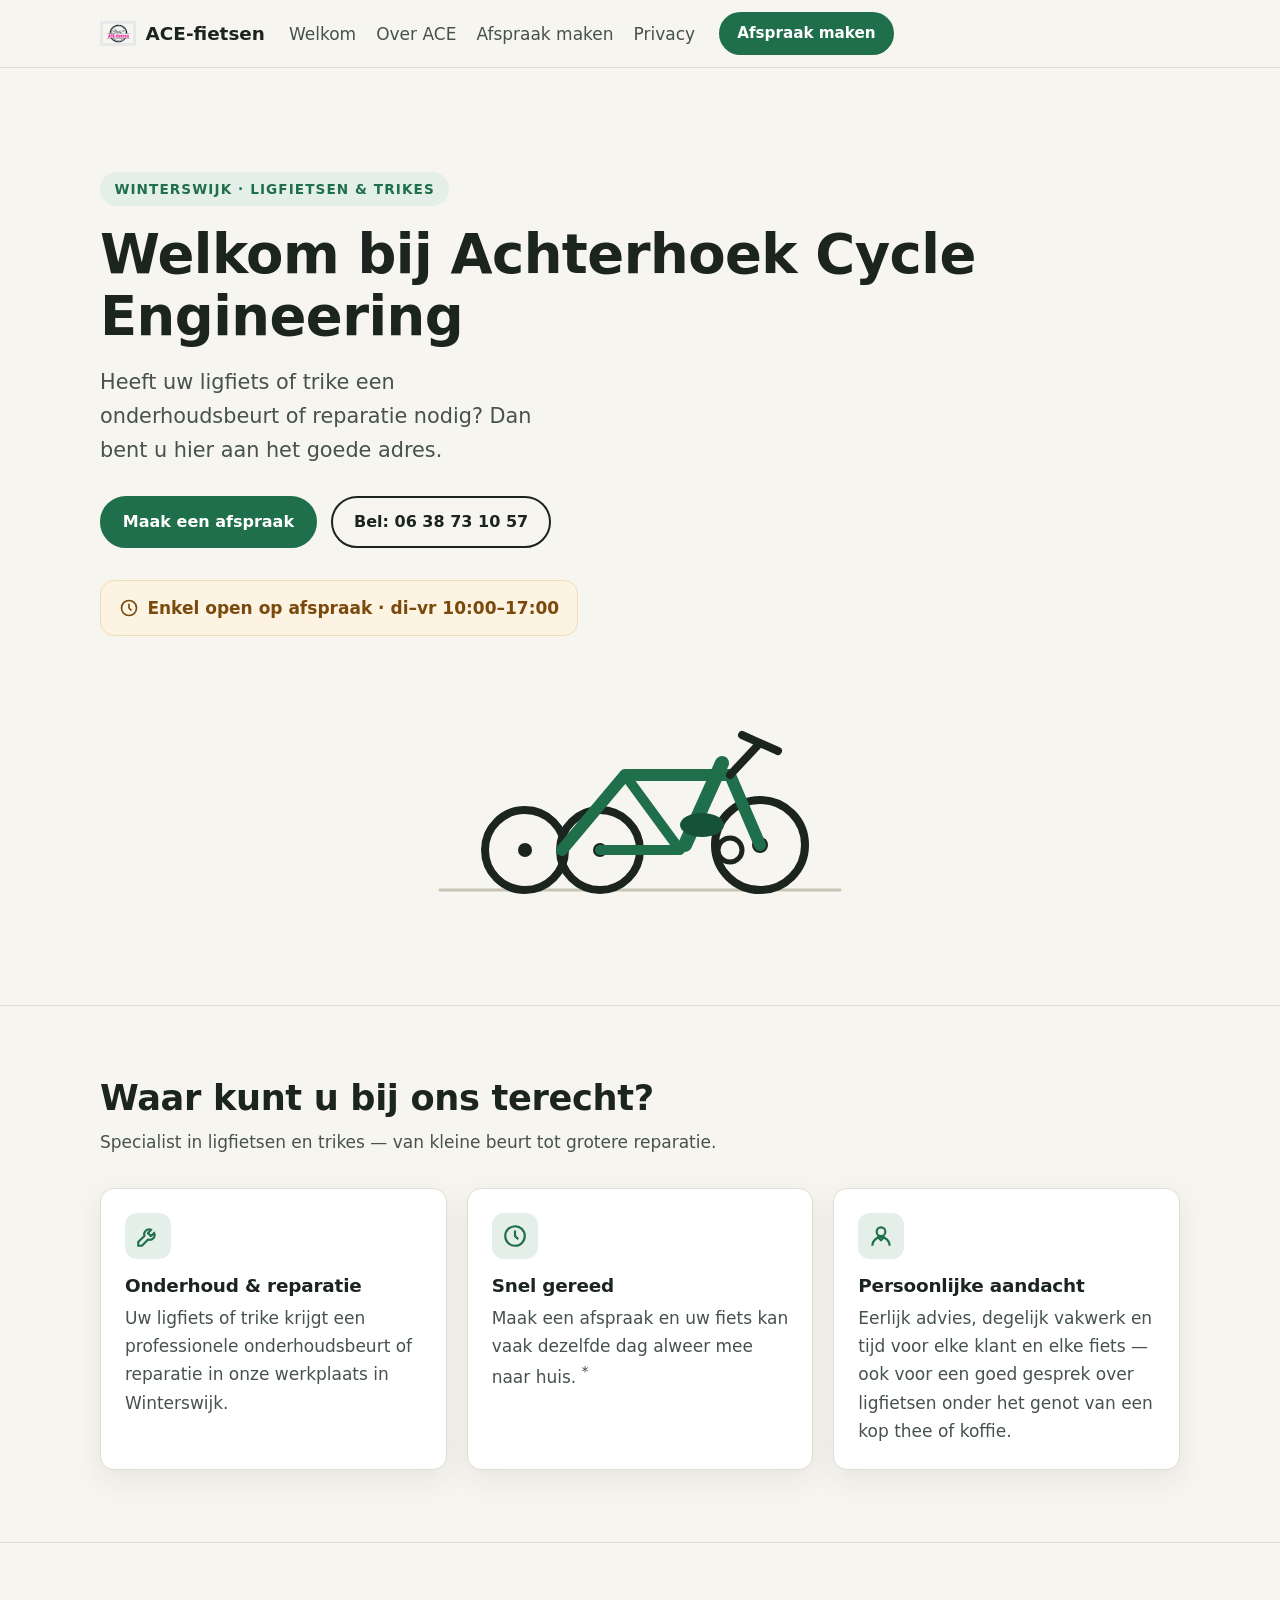
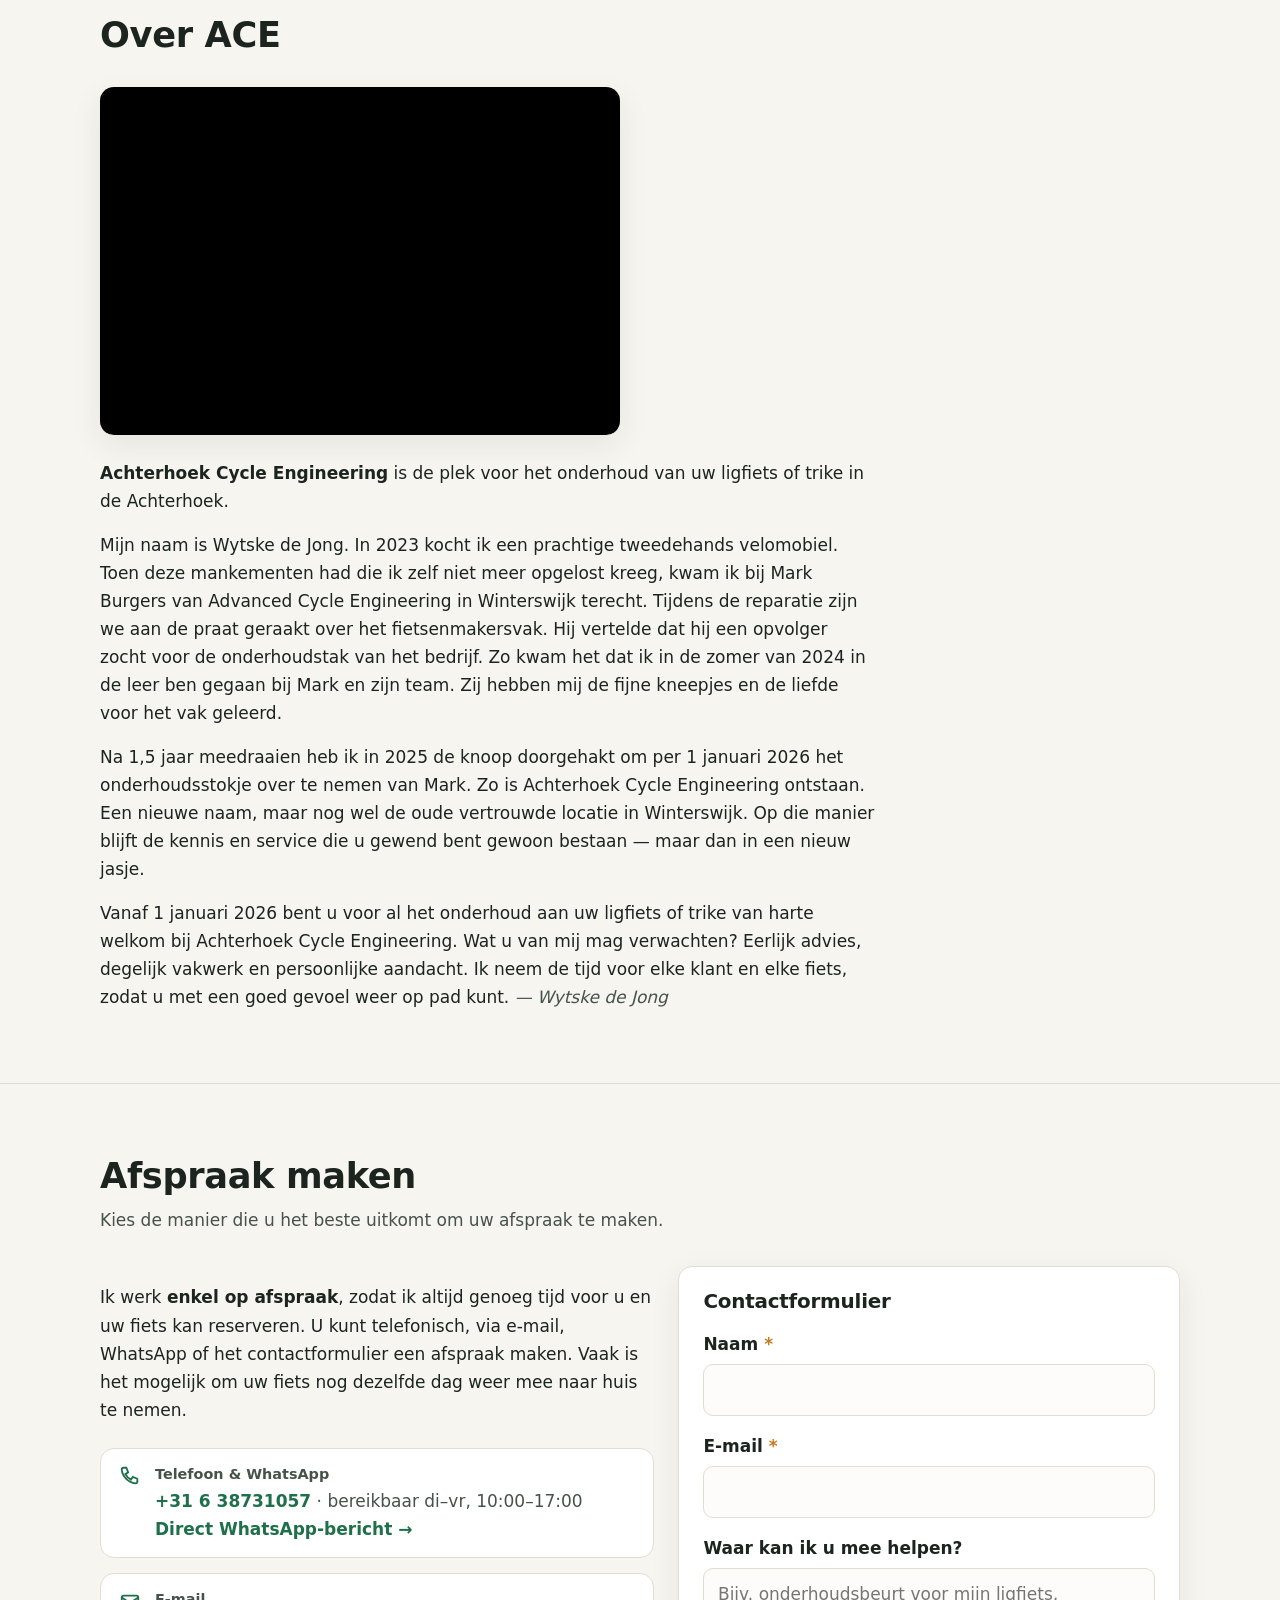
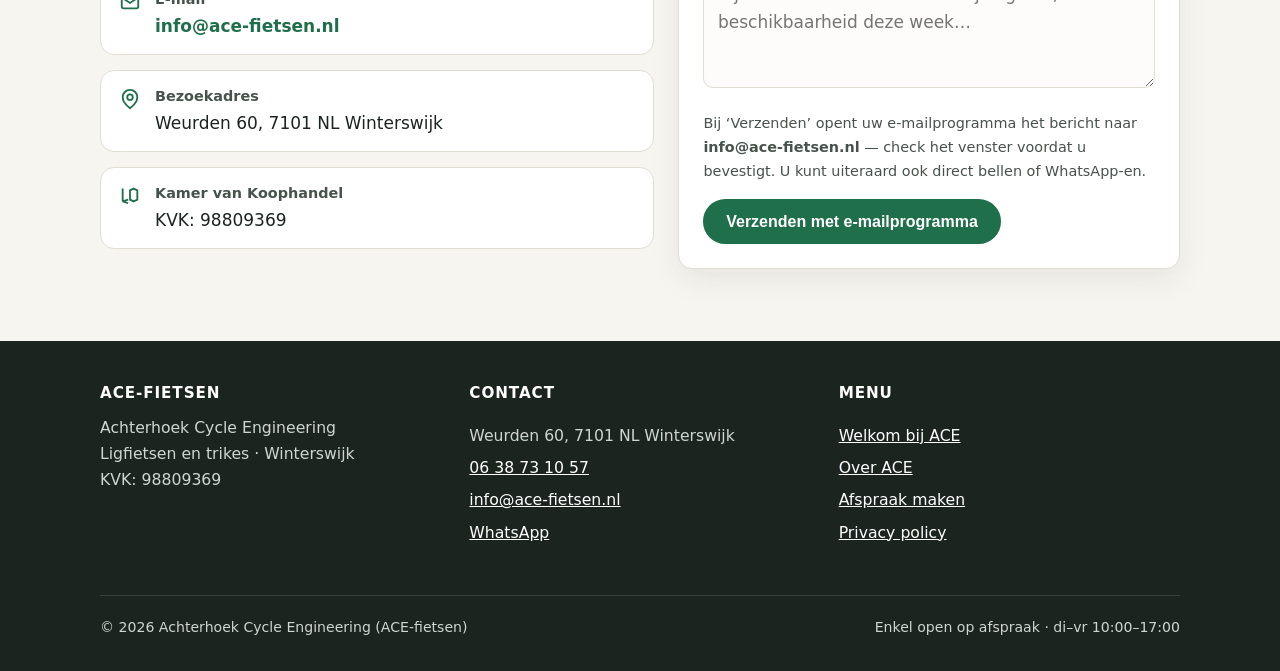
==== commit a7653b4b: "Add ACE-fietsen website (Welkom, Over ACE, Afspraak, Privacy)" ====
--- a/index.html
+++ b/index.html
@@ -45,6 +45,31 @@
           Enkel open op afspraak &middot; di&ndash;vr 10:00&ndash;17:00
         </p>
       </div>
+      <div class="hero-art" role="img" aria-label="Stijlvolle illustratie van een ligfiets">
+        <svg viewBox="0 0 420 240" fill="none" xmlns="http://www.w3.org/2000/svg" aria-hidden="true">
+          <!-- ground -->
+          <line x1="10" y1="205" x2="410" y2="205" stroke="#c9c5b6" stroke-width="3" stroke-linecap="round"/>
+          <!-- front wheel -->
+          <circle cx="330" cy="160" r="45" stroke="#1c2420" stroke-width="8"/>
+          <circle cx="330" cy="160" r="8" fill="#1c2420"/>
+          <!-- back wheels (tandem) -->
+          <circle cx="95" cy="165" r="40" stroke="#1c2420" stroke-width="8"/>
+          <circle cx="95" cy="165" r="7" fill="#1c2420"/>
+          <circle cx="170" cy="165" r="40" stroke="#1c2420" stroke-width="8"/>
+          <circle cx="170" cy="165" r="7" fill="#1c2420"/>
+          <!-- frame: long recumbent body -->
+          <path d="M132 165 L195 90 L300 90 L330 160" stroke="#1f6f4a" stroke-width="12" stroke-linecap="round" stroke-linejoin="round"/>
+          <path d="M195 90 L250 165 L170 165" stroke="#1f6f4a" stroke-width="10" stroke-linecap="round" stroke-linejoin="round"/>
+          <!-- seat back (reclined) -->
+          <path d="M255 160 L292 78" stroke="#1f6f4a" stroke-width="14" stroke-linecap="round"/>
+          <!-- handlebar -->
+          <path d="M300 90 L330 58 M312 50 L348 66" stroke="#1c2420" stroke-width="8" stroke-linecap="round"/>
+          <!-- saddle / rider hint -->
+          <ellipse cx="272" cy="140" rx="22" ry="12" fill="#155236"/>
+          <!-- pedals / crank near front -->
+          <circle cx="300" cy="165" r="12" stroke="#1c2420" stroke-width="5"/>
+        </svg>
+      </div>
     </section>
 
     <!-- ── Services ── -->
@@ -100,7 +125,7 @@
 
         <div class="booking">
           <div>
-            <p>Ik werk <strong>enkel op afspraak</strong>, zodat ik altijd genoeg tijd voor u en uw fiets kan reserveren. U kunt telefonisch, via e-mail of WhatsApp een afspraak maken. Vaak is het mogelijk om uw fiets nog dezelfde dag weer mee naar huis te nemen.</p>
+            <p>Ik werk <strong>enkel op afspraak</strong>, zodat ik altijd genoeg tijd voor u en uw fiets kan reserveren. U kunt telefonisch, via e-mail, WhatsApp of het contactformulier een afspraak maken. Vaak is het mogelijk om uw fiets nog dezelfde dag weer mee naar huis te nemen.</p>
             <ul class="contact-list">
               <li>
                 <span class="icon"><svg viewBox="0 0 24 24" fill="none" stroke="currentColor" stroke-width="2" aria-hidden="true"><path d="M3 5a2 2 0 0 1 2-2h3l2 5-3 2a14 14 0 0 0 6 6l2-3 5 2v3a2 2 0 0 1-2 2A17 17 0 0 1 3 5Z"/></svg></span>
@@ -121,6 +146,23 @@
             </ul>
           </div>
 
+          <form class="form-card" id="contactform" novalidate>
+            <h3>Contactformulier</h3>
+            <div class="field">
+              <label for="naam">Naam <span class="req" aria-hidden="true">*</span></label>
+              <input id="naam" name="naam" type="text" required autocomplete="name" />
+            </div>
+            <div class="field">
+              <label for="email">E-mail <span class="req" aria-hidden="true">*</span></label>
+              <input id="email" name="email" type="email" required autocomplete="email" />
+            </div>
+            <div class="field">
+              <label for="bericht">Waar kan ik u mee helpen?</label>
+              <textarea id="bericht" name="bericht" placeholder="Bijv. onderhoudsbeurt voor mijn ligfiets, beschikbaarheid deze week…"></textarea>
+            </div>
+            <p class="form-note">Bij ‘Verzenden’ opent uw e-mailprogramma het bericht naar <strong>info@ace-fietsen.nl</strong> — check het venster voordat u bevestigt. <noscript>Zonder JavaScript kunt u het bericht ook per e-mail sturen —</noscript> U kunt uiteraard ook direct bellen of WhatsApp-en.</p>
+            <button class="btn" type="button" id="verstuur">Verzenden met e-mailprogramma</button>
+          </form>
         </div>
       </div>
     </section>
@@ -162,6 +204,17 @@
 
   <script>
     document.getElementById('year').textContent = new Date().getFullYear();
+    const form = document.getElementById('contactform');
+    form.addEventListener('submit', (e) => {
+      e.preventDefault();
+      const naam = form.naam.value.trim();
+      const email = form.email.value.trim();
+      const bericht = form.bericht.value.trim();
+      if (!naam || !email) { form.reportValidity(); return; }
+      const subject = encodeURIComponent('Afspraakvia website — ' + naam);
+      const body = encodeURIComponent('Beste Wytske,\n\n' + (bericht || '(geen bericht ingevuld)') + '\n\nMet vriendelijke groet,\n' + naam + '\n' + email);
+      window.location.href = 'mailto:info@ace-fietsen.nl?subject=' + subject + '&body=' + body;
+    });
   </script>
 </body>
 </html>
--- a/css/styles.css
+++ b/css/styles.css
@@ -1,17 +1,17 @@
 /* ── ACE-fietsen · design tokens ─────────────────────────────── */
 :root {
-  --ink:        #1f2d3d;   /* logo deep navy */
-  --ink-soft:   #4b5866;
+  --ink:        #1c2420;   /* near-black green */
+  --ink-soft:   #46524b;
   --bg:         #f7f5f0;   /* warm paper */
   --card:       #ffffff;
-  --accent:     #e63091;   /* logo magenta */
-  --accent-dk:  #c1147a;
-  --accent-lt:  #fadeef;
+  --accent:     #1f6f4a;   /* deep bicycle-green */
+  --accent-dk:  #155236;
+  --accent-lt:  #e3efe8;
   --amber:      #c97a1e;
   --warn-bg:    #fdf3e3;
   --line:       #e0ddd2;
   --radius:     14px;
-  --shadow:     0 10px 30px rgba(31, 45, 61, .08);
+  --shadow:     0 10px 30px rgba(28, 36, 32, .08);
   --maxw:       1080px;
 }
 
@@ -183,6 +183,14 @@
 }
 .hours-note svg { flex: none; }
 
+/* hero visual */
+.hero-art {
+  justify-self: center;
+  width: min(420px, 100%);
+}
+/* a stylized long-bike silhouette */
+.hero-art svg { width: 100%; height: auto; display: block; }
+
 /* ── Sections ────────────────────────────────────────────────── */
 section { padding: clamp(2.5rem, 6vw, 4.5rem) 0; }
 section + section { border-top: 1px solid var(--line); }
@@ -249,10 +257,39 @@
 .contact-list a { text-decoration: none; font-weight: 600; }
 .contact-list a:hover { text-decoration: underline; }
 
+.form-card {
+  background: var(--card);
+  border: 1px solid var(--line);
+  border-radius: var(--radius);
+  padding: 1.5rem;
+  box-shadow: var(--shadow);
+  align-self: start;
+}
+.form-card h3 { margin: 0 0 1rem; }
+.field { margin-bottom: 1rem; }
+.field label { display: block; font-weight: 600; margin-bottom: .35rem; }
+.field .req { color: var(--amber); font-weight: 700; }
+.field input, .field textarea {
+  width: 100%;
+  font: inherit;
+  color: inherit;
+  padding: .7rem .85rem;
+  border: 1.5px solid var(--line);
+  border-radius: 10px;
+  background: #fdfcfa;
+}
+.field input:focus, .field textarea:focus {
+  outline: none;
+  border-color: var(--accent);
+  box-shadow: 0 0 0 3px var(--accent-lt);
+}
+.field textarea { min-height: 120px; resize: vertical; }
+.form-note { font-size: .9rem; color: var(--ink-soft); margin: .9rem 0 1rem; }
+
 /* footer */
 .site-footer {
   background: var(--ink);
-  color: #c8d0da;
+  color: #cfd6d1;
   padding: 2.5rem 0 2rem;
 }
 .site-footer a { color: #fff; }
@@ -273,7 +310,7 @@
 .footer-bottom {
   margin-top: 2rem;
   padding-top: 1.25rem;
-  border-top: 1px solid #3a4a5c;
+  border-top: 1px solid #35403a;
   font-size: .88rem;
   display: flex;
   flex-wrap: wrap;
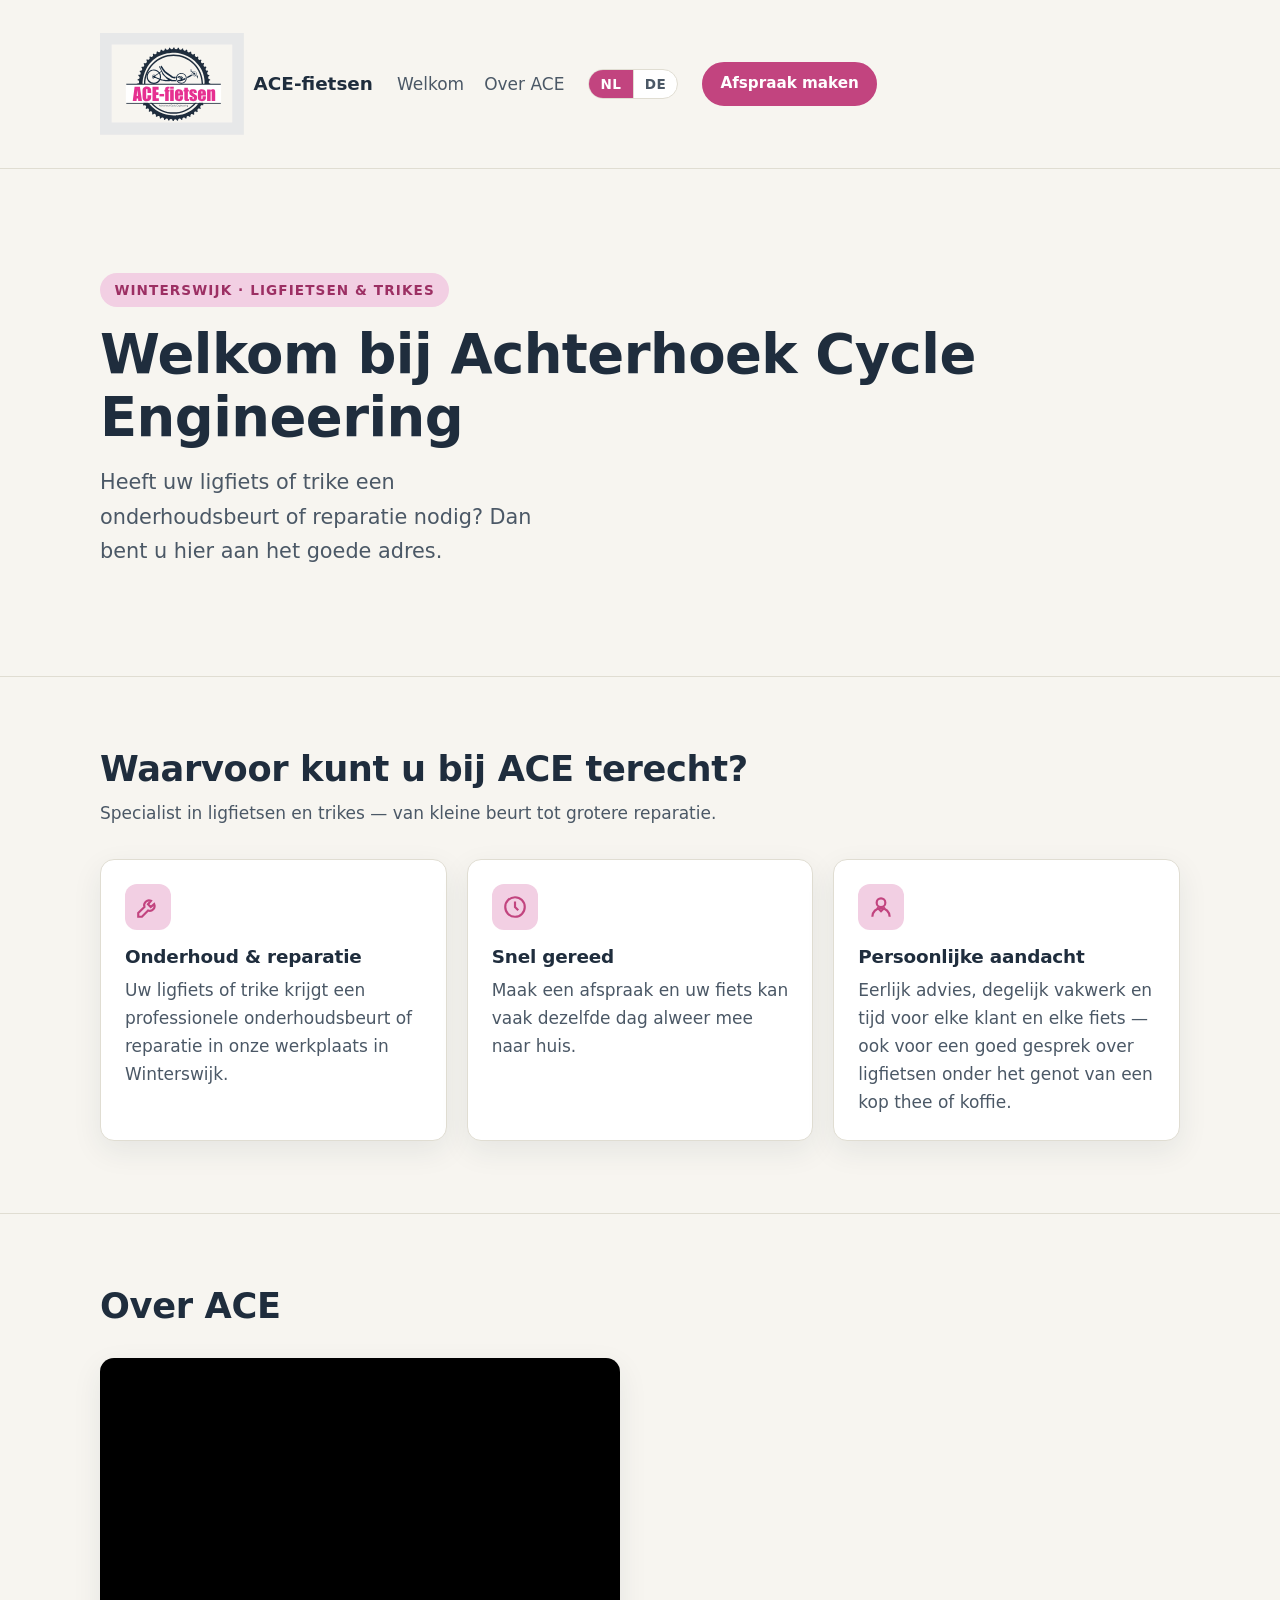
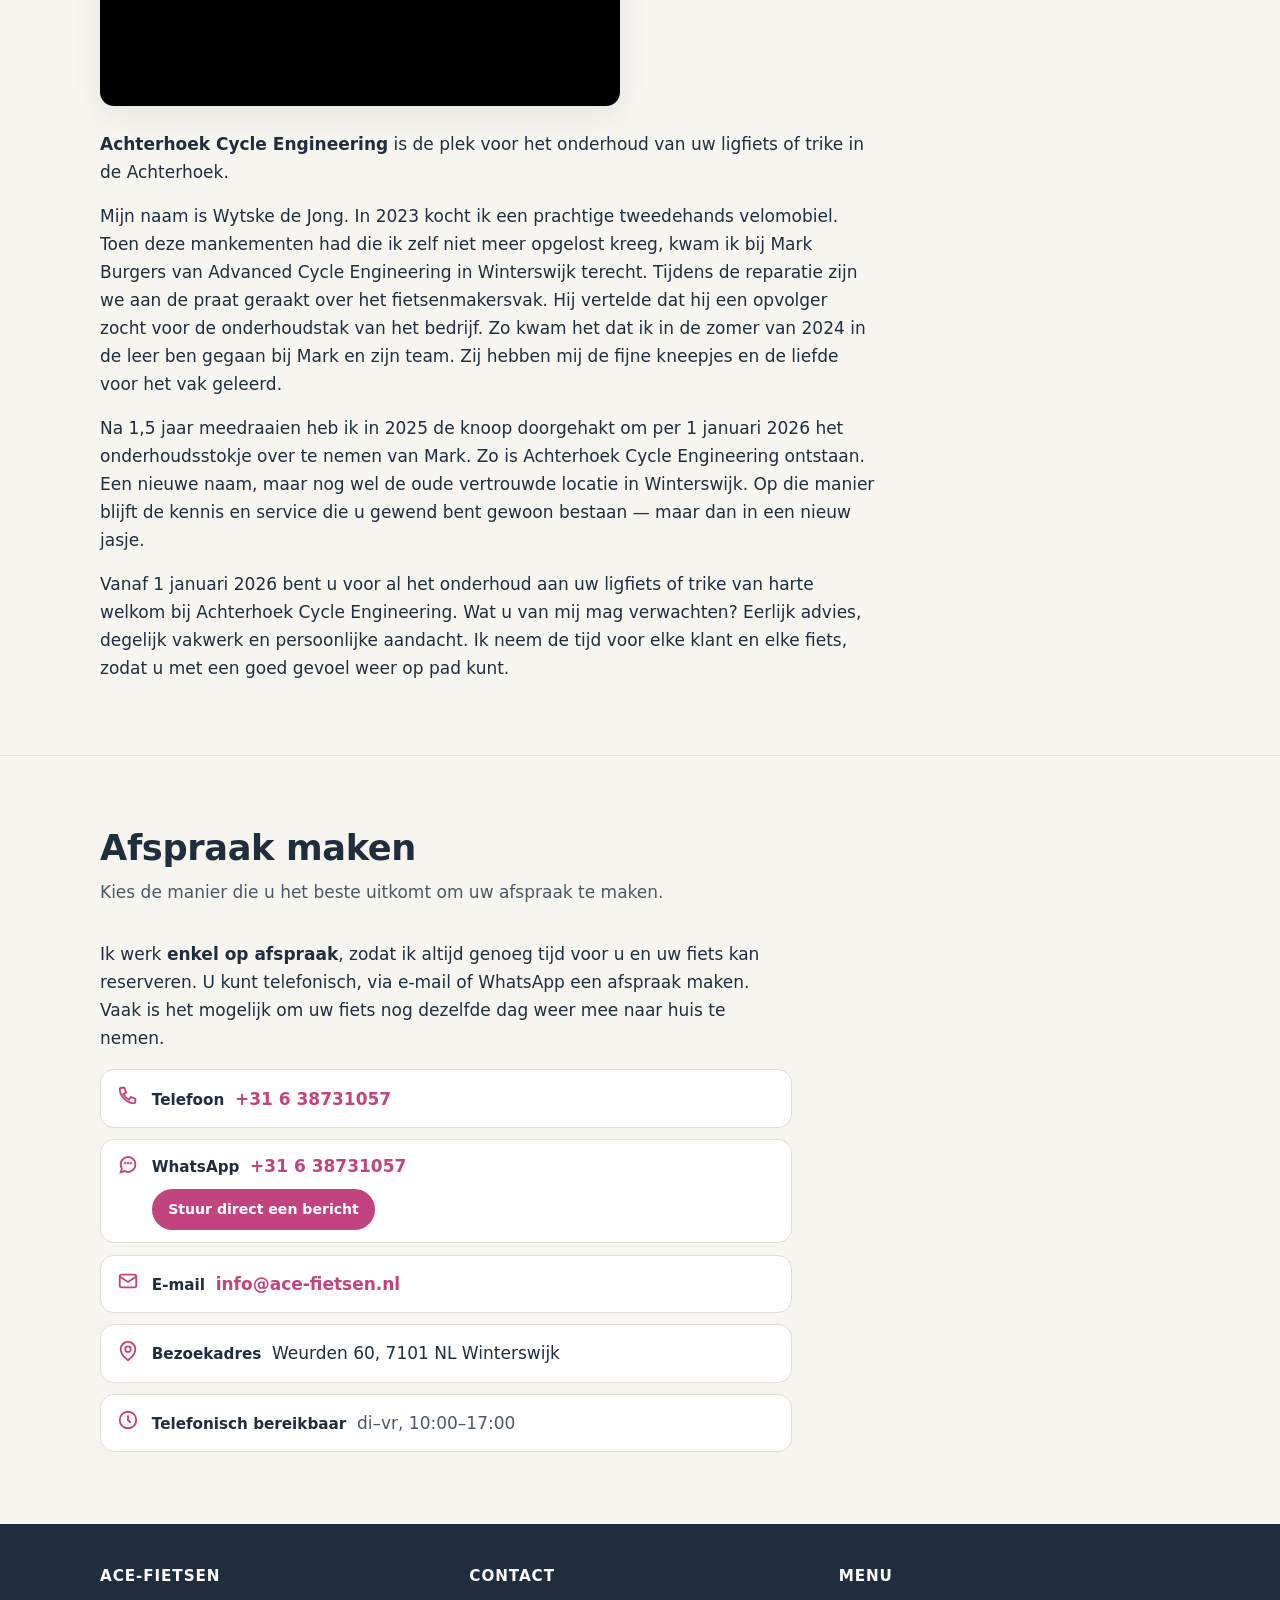
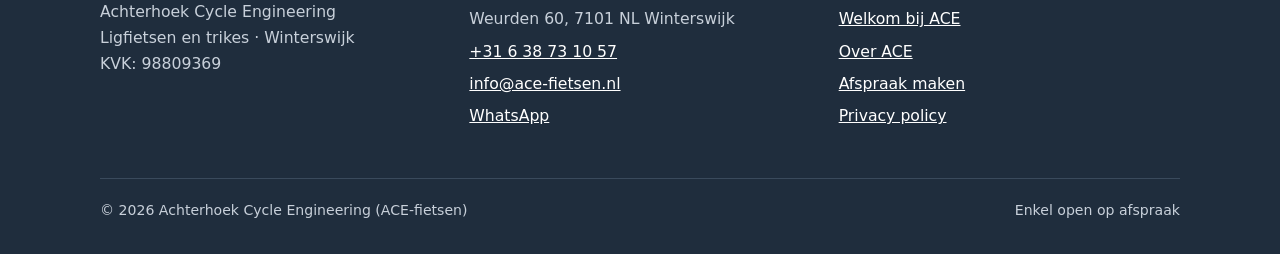
==== commit e3a20d4a: "Mobile nav: remove 'Afspraak maken' menu link, move language toggle to top-right; fix button label c" ====
--- a/index.html
+++ b/index.html
@@ -5,70 +5,68 @@
   <meta name="viewport" content="width=device-width, initial-scale=1" />
   <title>ACE-fietsen · Onderhoud &amp; reparatie van ligfietsen en trikes in Winterswijk</title>
   <meta name="description" content="Achterhoek Cycle Engineering (ACE-fietsen): onderhoud en reparatie van uw ligfiets of trike in Winterswijk. Enkel op afspraak — vaak dezelfde dag weer klaar." />
+  <meta property="og:type" content="website" />
+  <meta property="og:url" content="https://ace-fietsen.nl/" />
+  <meta property="og:title" content="ACE-fietsen · Onderhoud &amp; reparatie van ligfietsen en trikes in Winterswijk" />
+  <meta property="og:description" content="Onderhoud en reparatie van uw ligfiets of trike in Winterswijk. Enkel op afspraak — vaak dezelfde dag weer klaar." />
+  <meta property="og:image" content="https://ace-fietsen.nl/pictures/og-logo.png" />
+  <script>
+    /* Voorkom taalflikkering: toon direct de juiste &lt;html lang&gt; voor terugkerende DE-gebruikers. */
+    try { if (localStorage.getItem("ace-lang") === "de") document.documentElement.lang = "de"; } catch (e) { /* ignore */ }
+  </script>
+  <script type="application/ld+json">
+  {
+    "@context": "https://schema.org",
+    "@type": "BikeStore",
+    "name": "Achterhoek Cycle Engineering (ACE-fietsen)",
+    "url": "https://ace-fietsen.nl/",
+    "telephone": "+31638731057",
+    "email": "info@ace-fietsen.nl",
+    "address": {
+      "@type": "PostalAddress",
+      "streetAddress": "Weurden 60",
+      "postalCode": "7101 NL",
+      "addressLocality": "Winterswijk",
+      "addressCountry": "NL"
+    },
+    "openingHours": "Tu-Fr 10:00-17:00"
+  }
+  </script>
   <link rel="stylesheet" href="css/styles.css" />
   <link rel="icon" type="image/svg+xml" href="pictures/logo_ace-fietsen.svg" />
 </head>
-<body>
-  <a class="skip-link" href="#inhoud">Ga direct naar de inhoud</a>
+<body data-page="index" id="top">
+  <a class="skip-link" href="#inhoud" data-i18n="skip">Ga direct naar de inhoud</a>
 
   <header class="site-header">
     <div class="container nav">
       <a class="brand" href="#top" aria-label="ACE-fietsen — naar boven">
-        <img src="pictures/logo_ace-fietsen.svg" alt="" width="36" height="36" style="object-fit:contain" />
+        <img src="pictures/logo_ace-fietsen.svg" alt="" width="144" height="144" style="object-fit:contain" />
         <span>ACE-fietsen <span class="full">&middot; Achterhoek Cycle Engineering</span></span>
       </a>
+
       <nav aria-label="Hoofdmenu">
         <ul>
-          <li><a href="#welkom">Welkom</a></li>
-          <li><a href="#over-ace">Over ACE</a></li>
-          <li><a href="#afspraak">Afspraak maken</a></li>
-          <li><a href="privacy.html">Privacy</a></li>
+          <li><a href="#welkom" data-i18n="nav-welkom">Welkom</a></li>
+          <li><a href="#over-ace" data-i18n="nav-over">Over ACE</a></li>
         </ul>
       </nav>
-      <a class="btn sm" href="#afspraak">Afspraak maken</a>
+      <span class="lang" role="group" aria-label="Taal / Sprache">
+        <button type="button" data-lang="nl" aria-pressed="true">NL</button><button type="button" data-lang="de" aria-pressed="false">DE</button>
+      </span>
+      <a class="btn sm" href="#afspraak" data-i18n="cta">Afspraak maken</a>
     </div>
   </header>
 
   <main id="inhoud">
     <!-- ── Hero ── -->
-    <section class="hero container" id="welkom" aria-labelledby="hero-titel" style="border-top:0">
+    <section class="hero container" id="welkom" aria-labelledby="hero-titel">
       <div>
-        <span class="eyebrow">Winterswijk &middot; ligfietsen &amp; trikes</span>
-        <h1 id="hero-titel">Welkom bij Achterhoek Cycle Engineering</h1>
-        <p class="lead">Heeft uw ligfiets of trike een onderhoudsbeurt of reparatie nodig? Dan bent u hier aan het goede adres.</p>
-        <div class="actions">
-          <a class="btn" href="#afspraak">Maak een afspraak</a>
-          <a class="btn ghost" href="tel:+31638731057">Bel: 06 38 73 10 57</a>
+        <span class="eyebrow" data-i18n="eyebrow">Winterswijk &middot; ligfietsen &amp; trikes</span>
+        <h1 id="hero-titel" data-i18n="h1">Welkom bij Achterhoek Cycle Engineering</h1>
+        <div class="hero-lead">
+          <p class="lead" data-i18n="lead">Heeft uw ligfiets of trike een onderhoudsbeurt of reparatie nodig? Dan bent u hier aan het goede adres.</p>
         </div>
-        <p class="hours-note">
-          <svg width="20" height="20" viewBox="0 0 24 24" fill="none" stroke="currentColor" stroke-width="2" aria-hidden="true"><circle cx="12" cy="12" r="9"/><path d="M12 7v5l3 3"/></svg>
-          Enkel open op afspraak &middot; di&ndash;vr 10:00&ndash;17:00
-        </p>
-      </div>
-      <div class="hero-art" role="img" aria-label="Stijlvolle illustratie van een ligfiets">
-        <svg viewBox="0 0 420 240" fill="none" xmlns="http://www.w3.org/2000/svg" aria-hidden="true">
-          <!-- ground -->
-          <line x1="10" y1="205" x2="410" y2="205" stroke="#c9c5b6" stroke-width="3" stroke-linecap="round"/>
-          <!-- front wheel -->
-          <circle cx="330" cy="160" r="45" stroke="#1c2420" stroke-width="8"/>
-          <circle cx="330" cy="160" r="8" fill="#1c2420"/>
-          <!-- back wheels (tandem) -->
-          <circle cx="95" cy="165" r="40" stroke="#1c2420" stroke-width="8"/>
-          <circle cx="95" cy="165" r="7" fill="#1c2420"/>
-          <circle cx="170" cy="165" r="40" stroke="#1c2420" stroke-width="8"/>
-          <circle cx="170" cy="165" r="7" fill="#1c2420"/>
-          <!-- frame: long recumbent body -->
-          <path d="M132 165 L195 90 L300 90 L330 160" stroke="#1f6f4a" stroke-width="12" stroke-linecap="round" stroke-linejoin="round"/>
-          <path d="M195 90 L250 165 L170 165" stroke="#1f6f4a" stroke-width="10" stroke-linecap="round" stroke-linejoin="round"/>
-          <!-- seat back (reclined) -->
-          <path d="M255 160 L292 78" stroke="#1f6f4a" stroke-width="14" stroke-linecap="round"/>
-          <!-- handlebar -->
-          <path d="M300 90 L330 58 M312 50 L348 66" stroke="#1c2420" stroke-width="8" stroke-linecap="round"/>
-          <!-- saddle / rider hint -->
-          <ellipse cx="272" cy="140" rx="22" ry="12" fill="#155236"/>
-          <!-- pedals / crank near front -->
-          <circle cx="300" cy="165" r="12" stroke="#1c2420" stroke-width="5"/>
-        </svg>
       </div>
     </section>
 
@@ -76,24 +74,24 @@
     <section id="services" aria-labelledby="services-titel">
       <div class="container">
         <div class="section-head">
-          <h2 id="services-titel">Waar kunt u bij ons terecht?</h2>
-          <p>Specialist in ligfietsen en trikes &mdash; van kleine beurt tot grotere reparatie.</p>
+          <h2 id="services-titel" data-i18n="svc-title">Waarvoor kunt u bij ACE terecht?</h2>
+          <p data-i18n="svc-sub">Specialist in ligfietsen en trikes &mdash; van kleine beurt tot grotere reparatie.</p>
         </div>
         <div class="cards">
           <div class="card">
             <div class="icon"><svg viewBox="0 0 24 24" fill="none" stroke="currentColor" stroke-width="2" aria-hidden="true"><path d="M14.7 6.3a4.5 4.5 0 0 0-6 5.6L3 17.6V21h3.4l5.7-5.7a4.5 4.5 0 0 0 5.6-6L14.5 12 12 9.5z"/></svg></div>
-            <h3>Onderhoud &amp; reparatie</h3>
-            <p>Uw ligfiets of trike krijgt een professionele onderhoudsbeurt of reparatie in onze werkplaats in Winterswijk.</p>
+            <h3 data-i18n="card1-t">Onderhoud &amp; reparatie</h3>
+            <p data-i18n="card1-p">Uw ligfiets of trike krijgt een professionele onderhoudsbeurt of reparatie in onze werkplaats in Winterswijk.</p>
           </div>
           <div class="card">
             <div class="icon"><svg viewBox="0 0 24 24" fill="none" stroke="currentColor" stroke-width="2" aria-hidden="true"><circle cx="12" cy="12" r="9"/><path d="M12 7v5l3 3"/></svg></div>
-            <h3>Snel gereed</h3>
-            <p>Maak een afspraak en uw fiets kan vaak dezelfde dag alweer mee naar huis.&nbsp;<sup>*</sup></p>
+            <h3 data-i18n="card2-t">Snel gereed</h3>
+            <p data-i18n="card2-p">Maak een afspraak en uw fiets kan vaak dezelfde dag alweer mee naar huis.</p>
           </div>
           <div class="card">
             <div class="icon"><svg viewBox="0 0 24 24" fill="none" stroke="currentColor" stroke-width="2" aria-hidden="true"><path d="M20 21a8 8 0 0 0-16 0"/><circle cx="12" cy="8" r="4"/><path d="m9 13 3 3 3-3" stroke-linecap="round"/></svg></div>
-            <h3>Persoonlijke aandacht</h3>
-            <p>Eerlijk advies, degelijk vakwerk en tijd voor elke klant en elke fiets &mdash; ook voor een goed gesprek over ligfietsen onder het genot van een kop thee of koffie.</p>
+            <h3 data-i18n="card3-t">Persoonlijke aandacht</h3>
+            <p data-i18n="card3-p">Eerlijk advies, degelijk vakwerk en tijd voor elke klant en elke fiets &mdash; ook voor een goed gesprek over ligfietsen onder het genot van een kop thee of koffie.</p>
           </div>
         </div>
       </div>
@@ -103,14 +101,14 @@
     <section id="over-ace" aria-labelledby="over-titel">
       <div class="container">
         <div class="section-head">
-          <h2 id="over-titel">Over ACE</h2>
+          <h2 id="over-titel" data-i18n="over-title">Over ACE</h2>
         </div>
         <div class="about">
-          <img src="pictures/wytske.jpg" alt="Wytske de Jong, oprichter van Achterhoek Cycle Engineering" style="width:100%;max-width:520px;border-radius:var(--radius);box-shadow:var(--shadow);margin-bottom:.5rem" loading="lazy" />
-          <p><strong>Achterhoek Cycle Engineering</strong> is de plek voor het onderhoud van uw ligfiets of trike in de Achterhoek.</p>
-          <p>Mijn naam is Wytske de Jong. In 2023 kocht ik een prachtige tweedehands velomobiel. Toen deze mankementen had die ik zelf niet meer opgelost kreeg, kwam ik bij Mark Burgers van Advanced Cycle Engineering in Winterswijk terecht. Tijdens de reparatie zijn we aan de praat geraakt over het fietsenmakersvak. Hij vertelde dat hij een opvolger zocht voor de onderhoudstak van het bedrijf. Zo kwam het dat ik in de zomer van 2024 in de leer ben gegaan bij Mark en zijn team. Zij hebben mij de fijne kneepjes en de liefde voor het vak geleerd.</p>
-          <p>Na 1,5 jaar meedraaien heb ik in 2025 de knoop doorgehakt om per 1 januari 2026 het onderhoudsstokje over te nemen van Mark. Zo is Achterhoek Cycle Engineering ontstaan. Een nieuwe naam, maar nog wel de oude vertrouwde locatie in Winterswijk. Op die manier blijft de kennis en service die u gewend bent gewoon bestaan &mdash; maar dan in een nieuw jasje.</p>
-          <p>Vanaf 1 januari 2026 bent u voor al het onderhoud aan uw ligfiets of trike van harte welkom bij Achterhoek Cycle Engineering. Wat u van mij mag verwachten? Eerlijk advies, degelijk vakwerk en persoonlijke aandacht. Ik neem de tijd voor elke klant en elke fiets, zodat u met een goed gevoel weer op pad kunt. <span class="sig">&mdash; Wytske de Jong</span></p>
+          <img src="pictures/wytske.jpg" alt="Wytske de Jong, oprichter van Achterhoek Cycle Engineering" width="1104" style="width:100%;max-width:520px;border-radius:var(--radius);box-shadow:var(--shadow);margin-bottom:.5rem" loading="lazy" />
+          <p data-i18n="about-1"><strong>Achterhoek Cycle Engineering</strong> is de plek voor het onderhoud van uw ligfiets of trike in de Achterhoek.</p>
+          <p data-i18n="about-2">Mijn naam is Wytske de Jong. In 2023 kocht ik een prachtige tweedehands velomobiel. Toen deze mankementen had die ik zelf niet meer opgelost kreeg, kwam ik bij Mark Burgers van Advanced Cycle Engineering in Winterswijk terecht. Tijdens de reparatie zijn we aan de praat geraakt over het fietsenmakersvak. Hij vertelde dat hij een opvolger zocht voor de onderhoudstak van het bedrijf. Zo kwam het dat ik in de zomer van 2024 in de leer ben gegaan bij Mark en zijn team. Zij hebben mij de fijne kneepjes en de liefde voor het vak geleerd.</p>
+          <p data-i18n="about-3">Na 1,5 jaar meedraaien heb ik in 2025 de knoop doorgehakt om per 1 januari 2026 het onderhoudsstokje over te nemen van Mark. Zo is Achterhoek Cycle Engineering ontstaan. Een nieuwe naam, maar nog wel de oude vertrouwde locatie in Winterswijk. Op die manier blijft de kennis en service die u gewend bent gewoon bestaan &mdash; maar dan in een nieuw jasje.</p>
+          <p data-i18n="about-4">Vanaf 1 januari 2026 bent u voor al het onderhoud aan uw ligfiets of trike van harte welkom bij Achterhoek Cycle Engineering. Wat u van mij mag verwachten? Eerlijk advies, degelijk vakwerk en persoonlijke aandacht. Ik neem de tijd voor elke klant en elke fiets, zodat u met een goed gevoel weer op pad kunt.</p>
         </div>
       </div>
     </section>
@@ -119,50 +117,39 @@
     <section id="afspraak" aria-labelledby="afspraak-titel">
       <div class="container">
         <div class="section-head">
-          <h2 id="afspraak-titel">Afspraak maken</h2>
-          <p>Kies de manier die u het beste uitkomt om uw afspraak te maken.</p>
+          <h2 id="afspraak-titel" data-i18n="appt-title">Afspraak maken</h2>
+          <p data-i18n="appt-sub">Kies de manier die u het beste uitkomt om uw afspraak te maken.</p>
         </div>
 
         <div class="booking">
           <div>
-            <p>Ik werk <strong>enkel op afspraak</strong>, zodat ik altijd genoeg tijd voor u en uw fiets kan reserveren. U kunt telefonisch, via e-mail, WhatsApp of het contactformulier een afspraak maken. Vaak is het mogelijk om uw fiets nog dezelfde dag weer mee naar huis te nemen.</p>
+            <p data-i18n="book-p">Ik werk <strong>enkel op afspraak</strong>, zodat ik altijd genoeg tijd voor u en uw fiets kan reserveren. U kunt telefonisch, via e-mail of WhatsApp een afspraak maken. Vaak is het mogelijk om uw fiets nog dezelfde dag weer mee naar huis te nemen.</p>
             <ul class="contact-list">
               <li>
                 <span class="icon"><svg viewBox="0 0 24 24" fill="none" stroke="currentColor" stroke-width="2" aria-hidden="true"><path d="M3 5a2 2 0 0 1 2-2h3l2 5-3 2a14 14 0 0 0 6 6l2-3 5 2v3a2 2 0 0 1-2 2A17 17 0 0 1 3 5Z"/></svg></span>
-                <span><b>Telefoon &amp; WhatsApp</b><a href="tel:+31638731057">+31 6 38731057</a> <span style="font-weight:400;color:var(--ink-soft)">&middot; bereikbaar di&ndash;vr, 10:00&ndash;17:00</span><br/><a class="wa" href="https://wa.me/31638731057" rel="noopener" aria-label="WhatsApp-bericht sturen">Direct WhatsApp-bericht &rarr;</a></span>
+                <span><b data-i18n="c-phone">Telefoon</b> <a href="tel:+31638731057">+31 6 38731057</a></span>
+              </li>
+              <li>
+                <span class="icon"><svg viewBox="0 0 24 24" fill="none" stroke="currentColor" stroke-width="2" aria-hidden="true"><path d="M20 11.5a8 8 0 0 1-11.7 7.1L4 20l1.4-4.2A8 8 0 1 1 20 11.5Z"/><path d="M9 10h.01M12 10h.01M15 10h.01" stroke-linecap="round" stroke-width="2.6"/></svg></span>
+                <span class="wa-box">
+                  <span><b data-i18n="c-wa-label">WhatsApp</b> <a href="tel:+31638731057">+31 6 38731057</a></span>
+                  <a class="btn wa" href="https://wa.me/31638731057" rel="noopener" data-i18n="c-wa">Stuur direct een bericht</a>
+                </span>
               </li>
               <li>
                 <span class="icon"><svg viewBox="0 0 24 24" fill="none" stroke="currentColor" stroke-width="2" aria-hidden="true"><rect x="3" y="5" width="18" height="14" rx="2"/><path d="m3 7 9 6 9-6"/></svg></span>
-                <span><b>E-mail</b><a href="mailto:info@ace-fietsen.nl">info@ace-fietsen.nl</a></span>
+                <span><b data-i18n="c-email">E-mail</b> <a href="mailto:info@ace-fietsen.nl">info@ace-fietsen.nl</a></span>
               </li>
               <li>
                 <span class="icon"><svg viewBox="0 0 24 24" fill="none" stroke="currentColor" stroke-width="2" aria-hidden="true"><path d="M20 10c0 6-8 12-8 12S4 16 4 10a8 8 0 0 1 16 0Z"/><circle cx="12" cy="10" r="3"/></svg></span>
-                <span><b>Bezoekadres</b>Weurden 60, 7101 NL Winterswijk</span>
+                <span><b data-i18n="c-addr">Bezoekadres</b> <span data-i18n="c-addr-v">Weurden 60, 7101 NL Winterswijk</span></span>
               </li>
               <li>
-                <span class="icon"><svg viewBox="0 0 24 24" fill="none" stroke="currentColor" stroke-width="2" aria-hidden="true"><path d="M4 19V5m0 14 6-2m-6 2 6 2M16 5l4 2v10l-4 2-4-2V7l4-2Zm0 6h.01"/></svg></span>
-                <span><b>Kamer van Koophandel</b>KVK: 98809369</span>
+                <span class="icon"><svg viewBox="0 0 24 24" fill="none" stroke="currentColor" stroke-width="2" aria-hidden="true"><circle cx="12" cy="12" r="9"/><path d="M12 7v5l3 3"/></svg></span>
+                <span><b data-i18n="c-hours">Telefonisch bereikbaar</b> <span class="contact-soft" data-i18n="c-hours-v">di&ndash;vr, 10:00&ndash;17:00</span></span>
               </li>
             </ul>
           </div>
-
-          <form class="form-card" id="contactform" novalidate>
-            <h3>Contactformulier</h3>
-            <div class="field">
-              <label for="naam">Naam <span class="req" aria-hidden="true">*</span></label>
-              <input id="naam" name="naam" type="text" required autocomplete="name" />
-            </div>
-            <div class="field">
-              <label for="email">E-mail <span class="req" aria-hidden="true">*</span></label>
-              <input id="email" name="email" type="email" required autocomplete="email" />
-            </div>
-            <div class="field">
-              <label for="bericht">Waar kan ik u mee helpen?</label>
-              <textarea id="bericht" name="bericht" placeholder="Bijv. onderhoudsbeurt voor mijn ligfiets, beschikbaarheid deze week…"></textarea>
-            </div>
-            <p class="form-note">Bij ‘Verzenden’ opent uw e-mailprogramma het bericht naar <strong>info@ace-fietsen.nl</strong> — check het venster voordat u bevestigt. <noscript>Zonder JavaScript kunt u het bericht ook per e-mail sturen —</noscript> U kunt uiteraard ook direct bellen of WhatsApp-en.</p>
-            <button class="btn" type="button" id="verstuur">Verzenden met e-mailprogramma</button>
-          </form>
         </div>
       </div>
     </section>
@@ -173,48 +160,38 @@
       <div class="footer-grid">
         <div>
           <h4>ACE-fietsen</h4>
-          <p>Achterhoek Cycle Engineering<br/>Ligfietsen en trikes &middot; Winterswijk</p>
+          <p data-i18n="ft-brand">Achterhoek Cycle Engineering<br/>Ligfietsen en trikes &middot; Winterswijk</p>
           <p>KVK: 98809369</p>
         </div>
         <div>
-          <h4>Contact</h4>
+          <h4 data-i18n="ft-contact">Contact</h4>
           <ul>
             <li>Weurden 60, 7101 NL Winterswijk</li>
-            <li><a href="tel:+31638731057">06 38 73 10 57</a></li>
+            <li><a href="tel:+31638731057">+31 6 38 73 10 57</a></li>
             <li><a href="mailto:info@ace-fietsen.nl">info@ace-fietsen.nl</a></li>
             <li><a href="https://wa.me/31638731057" rel="noopener">WhatsApp</a></li>
           </ul>
         </div>
         <div>
-          <h4>Menu</h4>
+          <h4 data-i18n="ft-menu">Menu</h4>
           <ul>
-            <li><a href="index.html#welkom">Welkom bij ACE</a></li>
-            <li><a href="index.html#over-ace">Over ACE</a></li>
-            <li><a href="index.html#afspraak">Afspraak maken</a></li>
-            <li><a href="privacy.html">Privacy policy</a></li>
+            <li><a href="index.html#welkom" data-i18n="ft-m1">Welkom bij ACE</a></li>
+            <li><a href="index.html#over-ace" data-i18n="ft-m2">Over ACE</a></li>
+            <li><a href="index.html#afspraak" data-i18n="ft-m3">Afspraak maken</a></li>
+            <li><a href="privacy.html" data-i18n="ft-m4">Privacy policy</a></li>
           </ul>
         </div>
       </div>
       <div class="footer-bottom">
         <span>&copy; <span id="year">2026</span> Achterhoek Cycle Engineering (ACE-fietsen)</span>
-        <span>Enkel open op afspraak &middot; di&ndash;vr 10:00&ndash;17:00</span>
+        <span data-i18n="ft-hours">Enkel open op afspraak</span>
       </div>
     </div>
   </footer>
 
+  <script src="js/i18n.js"></script>
   <script>
     document.getElementById('year').textContent = new Date().getFullYear();
-    const form = document.getElementById('contactform');
-    form.addEventListener('submit', (e) => {
-      e.preventDefault();
-      const naam = form.naam.value.trim();
-      const email = form.email.value.trim();
-      const bericht = form.bericht.value.trim();
-      if (!naam || !email) { form.reportValidity(); return; }
-      const subject = encodeURIComponent('Afspraakvia website — ' + naam);
-      const body = encodeURIComponent('Beste Wytske,\n\n' + (bericht || '(geen bericht ingevuld)') + '\n\nMet vriendelijke groet,\n' + naam + '\n' + email);
-      window.location.href = 'mailto:info@ace-fietsen.nl?subject=' + subject + '&body=' + body;
-    });
   </script>
 </body>
 </html>
--- a/css/styles.css
+++ b/css/styles.css
@@ -1,23 +1,26 @@
 /* ── ACE-fietsen · design tokens ─────────────────────────────── */
 :root {
-  --ink:        #1c2420;   /* near-black green */
-  --ink-soft:   #46524b;
+  --ink:        #1f2d3d;   /* logo deep navy */
+  --ink-soft:   #4b5866;
   --bg:         #f7f5f0;   /* warm paper */
   --card:       #ffffff;
-  --accent:     #1f6f4a;   /* deep bicycle-green */
-  --accent-dk:  #155236;
-  --accent-lt:  #e3efe8;
+  --accent:     #c2447f;   /* magenta */
+  --accent-dk:  #9c2f63;
+  --accent-lt:  #f2cfe3;
   --amber:      #c97a1e;
   --warn-bg:    #fdf3e3;
   --line:       #e0ddd2;
   --radius:     14px;
-  --shadow:     0 10px 30px rgba(28, 36, 32, .08);
+  --shadow:     0 10px 30px rgba(31, 45, 61, .08);
   --maxw:       1080px;
 }
 
 * { box-sizing: border-box; }
 
-html { scroll-behavior: smooth; }
+html { scroll-padding-top: 180px; }
+@media (prefers-reduced-motion: no-preference) {
+  html { scroll-behavior: smooth; }
+}
 
 body {
   margin: 0;
@@ -108,12 +111,38 @@
 }
 .nav ul a:hover { color: var(--accent); text-decoration: underline; }
 
+/* language toggle */
+.lang {
+  display: inline-flex;
+  align-items: center;
+  border: 1px solid var(--line);
+  border-radius: 999px;
+  overflow: hidden;
+  background: var(--card);
+}
+.lang button {
+  appearance: none;
+  border: 0;
+  background: transparent;
+  padding: .35rem .7rem;
+  font: inherit;
+  font-size: .85rem;
+  font-weight: 700;
+  letter-spacing: .03em;
+  color: var(--ink-soft);
+  cursor: pointer;
+  line-height: 1.2;
+}
+.lang button:first-child { border-right: 1px solid var(--line); }
+.lang button[aria-pressed="true"] { background: var(--accent); color: #fff; }
+.lang button:hover:not([aria-pressed="true"]) { color: var(--accent); }
+
 .btn {
   display: inline-flex;
   align-items: center;
   gap: .5rem;
   background: var(--accent);
-  color: #fff !important;
+  color: #fff;
   font-weight: 600;
   text-decoration: none;
   padding: .7rem 1.3rem;
@@ -125,12 +154,12 @@
 }
 .btn:hover { background: var(--accent-dk); border-color: var(--accent-dk); }
 .btn:active { transform: translateY(1px); }
-.btn.ghost {
-  background: transparent;
-  color: var(--ink) !important;
-  border-color: var(--ink);
-}
-.btn.ghost:hover { background: var(--ink); color: #fff !important; }
+/* Keep the label readable on hover/tap: a:hover (0,1,1) would otherwise
+   override .btn (0,1,0) and turn the text the accent color. */
+.btn,
+.btn:hover,
+.btn:active,
+.btn:focus-visible { color: #fff; }
 .btn.sm { padding: .45rem 1rem; font-size: .95rem; }
 
 /* ── Hero ────────────────────────────────────────────────────── */
@@ -147,7 +176,7 @@
   font-weight: 700;
   letter-spacing: .08em;
   text-transform: uppercase;
-  color: var(--accent);
+  color: var(--accent-dk);
   background: var(--accent-lt);
   padding: .35rem .9rem;
   border-radius: 999px;
@@ -166,30 +195,9 @@
   margin: 0 0 1.75rem;
 }
 
-.hero .actions { display: flex; flex-wrap: wrap; gap: .9rem; }
-
-.hours-note {
-  margin-top: 2rem;
-  background: var(--warn-bg);
-  border: 1px solid #f0dcb8;
-  color: #7a4a0d;
-  font-weight: 600;
-  padding: .8rem 1.1rem;
-  border-radius: var(--radius);
-  display: inline-flex;
-  align-items: center;
-  gap: .55rem;
-  max-width: 100%;
-}
-.hours-note svg { flex: none; }
-
-/* hero visual */
-.hero-art {
-  justify-self: center;
-  width: min(420px, 100%);
-}
-/* a stylized long-bike silhouette */
-.hero-art svg { width: 100%; height: auto; display: block; }
+.hero-lead { margin-bottom: 1.75rem; }
+.hero-lead p.lead { margin: 0; }
+#afspraak .section-head { margin-bottom: 1.1rem; }
 
 /* ── Sections ────────────────────────────────────────────────── */
 section { padding: clamp(2.5rem, 6vw, 4.5rem) 0; }
@@ -228,68 +236,53 @@
 /* about */
 .about { display: grid; gap: 1rem; max-width: 72ch; }
 .about p { margin: 0; }
-.about p.lead { font-size: 1.15rem; color: var(--ink); }
-.sig { color: var(--ink-soft); font-style: italic; }
 
 /* booking grid */
-.booking { display: grid; gap: 1.5rem; grid-template-columns: 1fr; }
-@media (min-width: 800px) { .booking { grid-template-columns: 1.05fr .95fr; } }
+.booking { display: grid; gap: 1.5rem; grid-template-columns: 1fr; max-width: 64ch; }
 
 .contact-list {
   list-style: none;
-  margin: 1.5rem 0 0;
+  margin: 1rem 0 0;
   padding: 0;
   display: grid;
-  gap: .9rem;
+  gap: .7rem;
 }
 .contact-list li {
   display: flex;
-  gap: .9rem;
-  align-items: flex-start;
+  gap: .8rem;
+  align-items: center;
   background: var(--card);
   border: 1px solid var(--line);
-  padding: .9rem 1.1rem;
+  padding: .75rem 1rem;
   border-radius: var(--radius);
 }
 .contact-list .icon { color: var(--accent); flex: none; margin-top: .15rem; }
 .contact-list .icon svg { width: 22px; height: 22px; }
-.contact-list b { display: block; font-size: .9rem; color: var(--ink-soft); font-weight: 600; }
+.wa-box { display: flex; flex-direction: column; align-items: flex-start; gap: .55rem; }
+.wa-box > span { display: inline; }
+.contact-list li:has(> .wa-box) { align-items: flex-start; }
+.contact-list b { display:inline; font-size:.95rem; color:var(--ink); font-weight:600; margin-right:.5ch; }
+.contact-soft { font-weight: 400; color: var(--ink-soft); }
 .contact-list a { text-decoration: none; font-weight: 600; }
 .contact-list a:hover { text-decoration: underline; }
-
-.form-card {
-  background: var(--card);
-  border: 1px solid var(--line);
-  border-radius: var(--radius);
-  padding: 1.5rem;
-  box-shadow: var(--shadow);
-  align-self: start;
-}
-.form-card h3 { margin: 0 0 1rem; }
-.field { margin-bottom: 1rem; }
-.field label { display: block; font-weight: 600; margin-bottom: .35rem; }
-.field .req { color: var(--amber); font-weight: 700; }
-.field input, .field textarea {
-  width: 100%;
-  font: inherit;
-  color: inherit;
-  padding: .7rem .85rem;
-  border: 1.5px solid var(--line);
-  border-radius: 10px;
-  background: #fdfcfa;
-}
-.field input:focus, .field textarea:focus {
-  outline: none;
+.contact-list .btn.wa {
+  margin: 0;
+  padding: .45rem .9rem;
+  font-size: .88rem;
+  font-weight: 600;
+  white-space: nowrap;
+  color: #fff;
+  background: var(--accent);
   border-color: var(--accent);
-  box-shadow: 0 0 0 3px var(--accent-lt);
-}
-.field textarea { min-height: 120px; resize: vertical; }
-.form-note { font-size: .9rem; color: var(--ink-soft); margin: .9rem 0 1rem; }
+}
+.contact-list .btn.wa:hover { background: var(--accent-dk); border-color: var(--accent-dk); text-decoration: none;
+}
+@media (max-width: 480px) { .contact-list .btn.wa { margin-left: 0; margin-top: .4rem; } }
 
 /* footer */
 .site-footer {
   background: var(--ink);
-  color: #cfd6d1;
+  color: #c8d0da;
   padding: 2.5rem 0 2rem;
 }
 .site-footer a { color: #fff; }
@@ -310,7 +303,7 @@
 .footer-bottom {
   margin-top: 2rem;
   padding-top: 1.25rem;
-  border-top: 1px solid #35403a;
+  border-top: 1px solid #3a4a5c;
   font-size: .88rem;
   display: flex;
   flex-wrap: wrap;
@@ -323,3 +316,37 @@
 .prose h2 { font-size: 1.35rem; margin-top: 2.2rem; }
 .prose ul { padding-left: 1.25rem; }
 .page-hero { padding-top: clamp(2.5rem, 6vw, 4rem); }
+
+/* ── Mobile ──────────────────────────────────────────────────── */
+@media (max-width: 640px) {
+  body { font-size: 1rem; }
+
+  .site-header { top: 0; }
+  .nav {
+    flex-wrap: wrap;
+    gap: .5rem 1rem;
+    padding: .6rem 0;
+    row-gap: .15rem;
+    justify-content: space-between;
+  }
+  .brand { font-size: 1.05rem; }
+  .brand img { width: 120px; height: 120px; }
+  .nav ul { flex: 1 1 100%; justify-content: space-between; gap: .1rem .9rem; order: 4; }
+  .nav .btn { margin-left: auto; order: 2; }
+  .nav .lang { order: 3; margin-left: 0; }
+
+  .hero { padding-top: 2.5rem; }
+
+  .card { padding: 1.15rem; }
+  .section-head { margin-bottom: 1.5rem; }
+
+  .contact-list li { flex-direction: row; padding: .8rem .9rem; gap: .7rem; }
+  .contact-list span:last-child { min-width: 0; }
+
+  .footer-grid { grid-template-columns: 1fr; gap: 1.5rem; }
+  .footer-bottom { flex-direction: column; align-items: flex-start; gap: .35rem; }
+}
+
+@media (max-width: 380px) {
+  .nav .btn.sm { padding: .4rem .8rem; font-size: .85rem; }
+}
